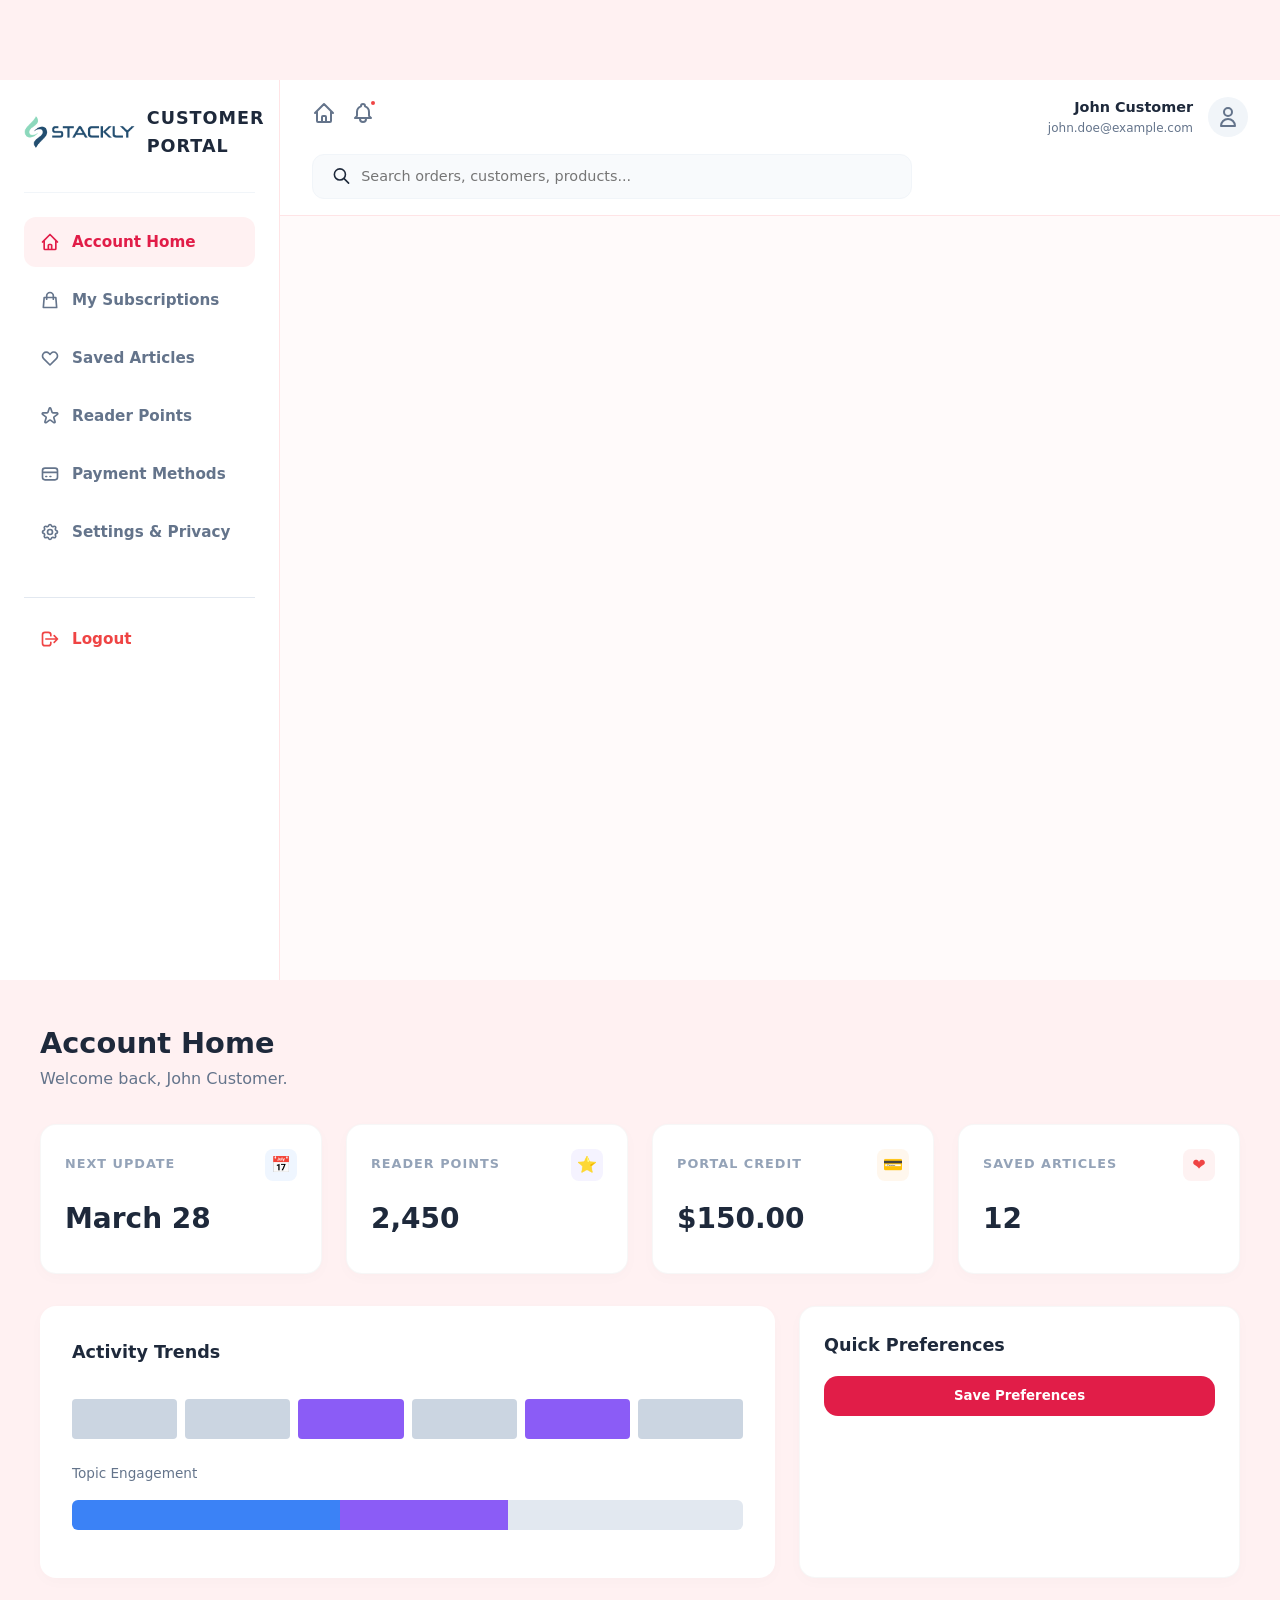
==== dashboard.html @ a7d3c1c9 "Add files via upload" ====
<!DOCTYPE html>
<html lang="en">

<head>
    <meta charset="UTF-8">
    <meta name="viewport" content="width=device-width, initial-scale=1.0">
    <title>User Dashboard | Stackly</title>
    <link rel="icon" type="image/x-icon" href="logo-stackly (1).png">
    <link rel="stylesheet" href="style.css">
</head>

<body onload="initDashboard()">

    <div class="dashboard-layout">
        <!-- Sidebar -->
        <aside class="sidebar">
            <div class="sidebar-logo">
                <img src="logo-stackly (1).png" alt="Stackly">
                <span class="brand-text" id="sidebarBrand">PORTAL</span>
            </div>

            <nav class="sidebar-nav">
                <ul id="sidebarMenu">
                    <!-- Dynamic Menu Items -->
                </ul>
            </nav>

            <!-- Dynamic Footer handled via common.js for role-based logic -->
        </aside>

        <!-- Main Content -->
        <main class="main-content">
            <header class="dashboard-header">
                <div class="header-top-row">
                    <div class="header-left">
                        <div class="mobile-menu-trigger" id="dashboard-mobile-toggle">
                            <svg width="24" height="24" fill="none" stroke="currentColor" viewBox="0 0 24 24">
                                <path stroke-linecap="round" stroke-linejoin="round" stroke-width="2"
                                    d="M4 6h16M4 12h16M4 18h16"></path>
                            </svg>
                        </div>
                        <div class="header-nav-icons">
                            <a href="index.html" class="nav-link-icon">
                                <svg width="24" height="24" fill="none" stroke="currentColor" viewBox="0 0 24 24">
                                    <path stroke-linecap="round" stroke-linejoin="round" stroke-width="2"
                                        d="M3 12l2-2m0 0l7-7 7 7M5 10v10a1 1 0 001 1h3m10-11l2 2m-2-2v10a1 1 0 01-1 1h-3m-6 0a1 1 0 001-1v-4a1 1 0 011-1h2a1 1 0 011 1v4a1 1 0 001 1m-6 0h6">
                                    </path>
                                </svg>
                            </a>
                            <div class="header-notification">
                                <svg width="24" height="24" fill="none" stroke="currentColor" viewBox="0 0 24 24">
                                    <path stroke-linecap="round" stroke-linejoin="round" stroke-width="2"
                                        d="M15 17h5l-1.405-1.405A2.032 2.032 0 0118 14.158V11a6.002 6.002 0 00-4-5.659V5a2 2 0 10-4 0v.341C7.67 6.165 6 8.388 6 11v3.159c0 .538-.214 1.055-.595 1.436L4 17h5m6 0v1a3 3 0 11-6 0v-1m6 0H9">
                                    </path>
                                </svg>
                                <span class="notification-dot"></span>
                            </div>
                        </div>
                    </div>

                    <div class="header-right">
                        <div class="user-meta">
                            <span class="user-name" id="userNameDisplay">Sarah Shop Admin</span>
                            <span class="user-email" id="userEmailDisplay">admin@stacklystore.com</span>
                        </div>
                        <div class="user-avatar-container">
                            <svg width="24" height="24" fill="none" stroke="currentColor" viewBox="0 0 24 24"
                                class="avatar-ph">
                                <path stroke-linecap="round" stroke-linejoin="round" stroke-width="2"
                                    d="M16 7a4 4 0 11-8 0 4 4 0 018 0zM12 14a7 7 0 00-7 7h14a7 7 0 00-7-7z"></path>
                            </svg>
                        </div>
                    </div>
                </div>

                <div class="header-bottom-row">
                    <div class="search-bar">
                        <svg width="20" height="20" fill="none" stroke="currentColor" viewBox="0 0 24 24">
                            <path stroke-linecap="round" stroke-linejoin="round" stroke-width="2"
                                d="M21 21l-6-6m2-5a7 7 0 11-14 0 7 7 0 0114 0z"></path>
                        </svg>
                        <input type="text" placeholder="Search orders, customers, products...">
                    </div>
                </div>
            </header>

            <!-- Admin Panel -->
            <div id="adminPanel" class="dashboard-body" style="display: none;">
                <!-- Main Display View -->
                <div id="view-main-display" class="view-content">
                    <div
                        style="margin-bottom: 2rem; display: flex; justify-content: space-between; align-items: flex-end;">
                        <div>
                            <h1 style="font-size: 1.8rem; font-weight: 800; color: #1e293b;">Main Display</h1>
                            <p style="color: #64748b;">Welcome back, <span id="adminName">Sarah Tech Admin</span>. Full
                                Portal performance overview.</p>
                        </div>
                        <div
                            style="background: #f0f9ff; border: 1px solid #bae6fd; padding: 10px 15px; border-radius: 8px; font-size: 0.85rem; color: #0369a1; font-weight: 700;">
                            Live Traffic: 1,428 Concurrent Readers
                        </div>
                    </div>

                    <div class="grid" style="grid-template-columns: repeat(4, 1fr); gap: 1.5rem;">
                        <div class="dash-card card-blue">
                            <div class="dash-card-header"><span class="dash-card-title">Total Readers</span></div>
                            <div class="dash-card-value">124,500</div>
                            <div class="dash-card-trend trend-up">↑ +12.5%</div>
                        </div>
                        <div class="dash-card card-purple">
                            <div class="dash-card-header"><span class="dash-card-title">Active Articles</span></div>
                            <div class="dash-card-value">842</div>
                            <div class="dash-card-trend trend-up">↑ +5%</div>
                        </div>
                        <div class="dash-card card-orange">
                            <div class="dash-card-header"><span class="dash-card-title">Subscribers</span></div>
                            <div class="dash-card-value">12.4K</div>
                            <div class="dash-card-trend">Steady Growth</div>
                        </div>
                        <div class="dash-card card-red">
                            <div class="dash-card-header"><span class="dash-card-title">Pending</span></div>
                            <div class="dash-card-value">14</div>
                            <div class="dash-card-trend trend-down">Urgent Review</div>
                        </div>
                    </div>

                    <div class="mid-grid" style="grid-template-columns: 2fr 1fr; margin-top: 2rem;">
                        <!-- Server Performance -->
                        <div class="dash-card">
                            <h3 style="font-size: 1.1rem; font-weight: 700; margin-bottom: 1.5rem;">Global Server
                                Performance</h3>
                            <div class="progress-item">
                                <div class="progress-label"><span>CPU Usage (Central Cluster)</span><span>12%</span>
                                </div>
                                <div class="progress-bar-container">
                                    <div class="progress-bar" style="width: 12%; background: #10b981;"></div>
                                </div>
                            </div>
                            <div class="progress-item" style="margin-top: 1rem;">
                                <div class="progress-label"><span>RAM Utilization (Salem Hub)</span><span>28%</span>
                                </div>
                                <div class="progress-bar-container">
                                    <div class="progress-bar" style="width: 28%; background: #3b82f6;"></div>
                                </div>
                            </div>
                        </div>

                        <!-- System Actions -->
                        <div class="dash-card" style="background: #fafafa;">
                            <h3 style="font-size: 1.1rem; font-weight: 700; margin-bottom: 1rem;">Quick Controls</h3>
                            <div style="display: flex; flex-direction: column; gap: 10px;">
                                <button class="btn btn-outline"
                                    style="width: 100%; font-size: 0.8rem; background: white;">Clear Portal
                                    Cache</button>
                                <button class="btn btn-outline"
                                    style="width: 100%; font-size: 0.8rem; background: white;">Global Flush CDN</button>
                                <button class="btn btn-primary"
                                    style="width: 100%; font-size: 0.8rem; background: #b91c1c;">🚨 Emergency
                                    Lockdown</button>
                            </div>
                        </div>
                    </div>
                </div>

                <!-- Editorial Management View -->
                <div id="view-editorial-management" class="view-content" style="display: none;">
                    <div
                        style="margin-bottom: 2rem; display: flex; justify-content: space-between; align-items: flex-end;">
                        <div>
                            <h1 style="font-size: 1.8rem; font-weight: 800; color: #1e293b;">Editorial Management</h1>
                            <p style="color: #64748b;">Review, edit, and approve pending tech journalism submissions.
                            </p>
                        </div>
                        <div style="display: flex; gap: 15px;">
                            <div style="text-align: center;">
                                <div style="font-size: 1.1rem; font-weight: 900; color: #ef4444;">14</div>
                                <div style="font-size: 0.7rem; color: #64748b;">PENDING</div>
                            </div>
                            <div style="text-align: center;">
                                <div style="font-size: 1.1rem; font-weight: 900; color: #10b981;">08</div>
                                <div style="font-size: 0.7rem; color: #64748b;">PUBLISHED TODAY</div>
                            </div>
                        </div>
                    </div>

                    <div class="dash-card">
                        <div style="margin-bottom: 1.5rem; display: flex; gap: 10px;">
                            <input type="text" placeholder="Search by author or title..."
                                style="flex: 1; padding: 10px 15px; border-radius: 8px; border: 1px solid #e2e8f0; font-size: 0.85rem;">
                            <select
                                style="padding: 10px 15px; border-radius: 8px; border: 1px solid #e2e8f0; font-size: 0.85rem;">
                                <option>Scientific Ethics</option>
                                <option>AI Ethics</option>
                            </select>
                        </div>

                        <table style="width: 100%; border-collapse: collapse; font-size: 0.85rem;">
                            <thead>
                                <tr style="text-align: left; border-bottom: 1px solid #e2e8f0; color: #64748b;">
                                    <th style="padding: 12px 0;">Author</th>
                                    <th style="padding: 12px 0;">Article Title</th>
                                    <th style="padding: 12px 0;">Genre</th>
                                    <th style="padding: 12px 0;">Words</th>
                                    <th style="padding: 12px 0;">Status</th>
                                    <th style="padding: 12px 0;">Action</th>
                                </tr>
                            </thead>
                            <tbody>
                                <tr style="border-bottom: 1px solid #f1f5f9;">
                                    <td style="padding: 15px 0; font-weight: 700; color: #1e293b;">Dr. Aris V.</td>
                                    <td style="padding: 15px 0;">Genomic Sequencing 2027: Precision Frontiers</td>
                                    <td style="padding: 15px 0;">Research</td>
                                    <td style="padding: 15px 0;">1,420</td>
                                    <td style="padding: 15px 0;"><span class="status-badge status-upcoming">Pending
                                            Review</span></td>
                                    <td style="padding: 15px 0; display: flex; gap: 8px;"><button
                                            class="btn btn-primary"
                                            style="font-size: 0.7rem; padding: 6px 12px;">Review</button><button
                                            class="btn btn-outline"
                                            style="font-size: 0.7rem; padding: 6px 12px;">Edit</button></td>
                                </tr>
                                <tr style="border-bottom: 1px solid #f1f5f9;">
                                    <td style="padding: 15px 0; font-weight: 700; color: #1e293b;">Elena Tech</td>
                                    <td style="padding: 15px 0;">Cyber-Athletics and the Neural Link Era</td>
                                    <td style="padding: 15px 0;">Trends</td>
                                    <td style="padding: 15px 0;">850</td>
                                    <td style="padding: 15px 0;"><span class="status-badge status-arriving"
                                            style="background: #fef3c7; color: #92400e;">In Revision</span></td>
                                    <td style="padding: 15px 0; display: flex; gap: 8px;"><button
                                            class="btn btn-primary"
                                            style="font-size: 0.7rem; padding: 6px 12px;">Review</button><button
                                            class="btn btn-outline"
                                            style="font-size: 0.7rem; padding: 6px 12px;">Edit</button></td>
                                </tr>
                            </tbody>
                        </table>
                    </div>

                    <!-- Editorial Tools -->
                    <div class="grid" style="grid-template-columns: repeat(3, 1fr); gap: 1rem; margin-top: 1.5rem;">
                        <button class="btn btn-outline"
                            style="background: white; font-size: 0.8rem; height: 100px; display: flex; flex-direction: column; align-items: center; justify-content: center; gap: 10px;">
                            <span style="font-size: 1.2rem;">🔍</span>
                            Check for AI Plagiarism
                        </button>
                        <button class="btn btn-outline"
                            style="background: white; font-size: 0.8rem; height: 100px; display: flex; flex-direction: column; align-items: center; justify-content: center; gap: 10px;">
                            <span style="font-size: 1.2rem;">📖</span>
                            Analyze Sentence Complexity
                        </button>
                        <button class="btn btn-primary"
                            style="font-size: 0.8rem; height: 100px; display: flex; flex-direction: column; align-items: center; justify-content: center; gap: 10px;">
                            <span style="font-size: 1.2rem;">✨</span>
                            Apply Smart Portal Formatting
                        </button>
                    </div>
                </div>

                <!-- Content & Media View -->
                <div id="view-content-&-media" class="view-content" style="display: none;">
                    <div
                        style="margin-bottom: 2rem; display: flex; justify-content: space-between; align-items: flex-end;">
                        <div>
                            <h1 style="font-size: 1.8rem; font-weight: 800; color: #1e293b;">Content & Media</h1>
                            <p style="color: #64748b;">Manage the portal's high-authority WebP assets and media library.
                            </p>
                        </div>
                        <div style="display: flex; gap: 15px;">
                            <div style="text-align: center;">
                                <div style="font-size: 1.1rem; font-weight: 900; color: #3b82f6;">1,240</div>
                                <div style="font-size: 0.7rem; color: #64748b;">TOTAL ASSETS</div>
                            </div>
                            <div style="text-align: center;">
                                <div style="font-size: 1.1rem; font-weight: 900; color: #10b981;">84%</div>
                                <div style="font-size: 0.7rem; color: #64748b;">STORAGE USED</div>
                            </div>
                        </div>
                    </div>

                    <div class="grid" style="grid-template-columns: 1fr; gap: 1.5rem;">
                        <div>
                            <div class="dash-card">
                                <div class="grid" style="grid-template-columns: repeat(3, 1fr); gap: 1.5rem;">
                                    <!-- Asset 1 -->
                                    <div
                                        style="background: #f8fafc; border: 1px solid #e2e8f0; border-radius: 12px; padding: 15px; text-align: center;">
                                        <div
                                            style="aspect-ratio: 16/9; background: #e2e8f0; border-radius: 8px; margin-bottom: 12px; display: flex; align-items: center; justify-content: center; font-size: 0.8rem; color: #64748b;">
                                            AI_Report_Banner.webp</div>
                                        <div style="font-size: 0.85rem; font-weight: 700;">AI_Report_Banner.webp</div>
                                        <div style="font-size: 0.75rem; color: #94a3b8;">142 KB • 1920x1080</div>
                                    </div>
                                    <!-- Asset 2 -->
                                    <div
                                        style="background: #f8fafc; border: 1px solid #e2e8f0; border-radius: 12px; padding: 15px; text-align: center;">
                                        <div
                                            style="aspect-ratio: 16/9; background: #e2e8f0; border-radius: 8px; margin-bottom: 12px; display: flex; align-items: center; justify-content: center; font-size: 0.8rem; color: #64748b;">
                                            Logo_Primary.webp</div>
                                        <div style="font-size: 0.85rem; font-weight: 700;">Logo_Primary.webp</div>
                                        <div style="font-size: 0.75rem; color: #94a3b8;">45 KB • 512x512</div>
                                    </div>
                                </div>
                            </div>
                        </div>
                    </div>
                </div>

                <!-- Analytics & Reports View -->
                <div id="view-analytics-&-reports" class="view-content" style="display: none;">
                    <div
                        style="margin-bottom: 2rem; display: flex; justify-content: space-between; align-items: flex-end;">
                        <div>
                            <h1 style="font-size: 1.8rem; font-weight: 800; color: #1e293b;">Analytics & Reports</h1>
                            <p style="color: #64748b;">Global portal performance insights and data-driven journalism
                                trends.</p>
                        </div>
                        <div style="display: flex; gap: 10px;">
                            <button class="btn btn-outline" style="font-size: 0.8rem; padding: 10px 20px;">Generate Q1
                                Audit</button>
                            <button class="btn btn-primary" style="font-size: 0.8rem; padding: 10px 20px;">Export Data
                                Suite</button>
                        </div>
                    </div>

                    <div class="grid" style="grid-template-columns: repeat(3, 1fr); gap: 1.5rem;">
                        <div class="dash-card card-blue">
                            <div class="dash-card-header"><span class="dash-card-title">Unique Visitors</span></div>
                            <div class="dash-card-value">1.22M</div>
                            <div class="dash-card-trend trend-up">↑ +18.4% MoM</div>
                        </div>
                        <div class="dash-card card-purple">
                            <div class="dash-card-header"><span class="dash-card-title">Avg. Engagement</span></div>
                            <div class="dash-card-value">4m 12s</div>
                            <div class="dash-card-trend trend-up">↑ +22s Avg</div>
                        </div>
                        <div class="dash-card card-orange">
                            <div class="dash-card-header"><span class="dash-card-title">Portal Loyalty Index</span>
                            </div>
                            <div class="dash-card-value">94.2</div>
                            <div class="dash-card-trend">Steady Performance</div>
                        </div>
                    </div>

                    <div class="grid" style="grid-template-columns: 2fr 1fr; gap: 1.5rem; margin-top: 2rem;">
                        <div>
                            <div class="dash-card">
                                <h3 style="font-size: 1.1rem; font-weight: 700; margin-bottom: 1.5rem;">Top Performing
                                    Content (24h)</h3>
                                <table style="width: 100%; border-collapse: collapse; font-size: 0.85rem;">
                                    <thead>
                                        <tr style="text-align: left; border-bottom: 1px solid #e2e8f0; color: #64748b;">
                                            <th style="padding: 10px 0;">Article</th>
                                            <th style="padding: 10px 0;">Performance</th>
                                            <th style="padding: 10px 0;">Traffic Score</th>
                                        </tr>
                                    </thead>
                                    <tbody>
                                        <tr style="border-bottom: 1px solid #f1f5f9;">
                                            <td style="padding: 12px 0; font-weight: 700;">NexGen AI Frontier</td>
                                            <td style="padding: 12px 0;">Excellent</td>
                                            <td style="padding: 12px 0; color: #10b981;">98/100</td>
                                        </tr>
                                        <tr style="border-bottom: 1px solid #f1f5f9;">
                                            <td style="padding: 12px 0; font-weight: 700;">Quantum Crypto 2026</td>
                                            <td style="padding: 12px 0;">Growth</td>
                                            <td style="padding: 12px 0; color: #3b82f6;">84/100</td>
                                        </tr>
                                    </tbody>
                                </table>
                            </div>
                        </div>

                        <div>
                            <div class="dash-card">
                                <h3 style="font-size: 1.1rem; font-weight: 700; margin-bottom: 1.5rem;">Regional
                                    Engagement Insights</h3>
                                <div style="display: flex; flex-direction: column; gap: 12px;">
                                    <div class="progress-item">
                                        <div class="progress-label"><span>USA (West Coast)</span><span>42%</span></div>
                                        <div class="progress-bar-container">
                                            <div class="progress-bar" style="width: 42%; background: #3b82f6;"></div>
                                        </div>
                                    </div>
                                    <div class="progress-item">
                                        <div class="progress-label"><span>India (Tier-1)</span><span>35%</span></div>
                                        <div class="progress-bar-container">
                                            <div class="progress-bar" style="width: 35%; background: #10b981;"></div>
                                        </div>
                                    </div>
                                    <div class="progress-item">
                                        <div class="progress-label"><span>EU Central Cluster</span><span>23%</span>
                                        </div>
                                        <div class="progress-bar-container">
                                            <div class="progress-bar" style="width: 23%; background: #8b5cf6;"></div>
                                        </div>
                                    </div>
                                </div>
                                <button class="btn btn-outline"
                                    style="width: 100%; margin-top: 1.5rem; background: #fafafa; font-weight: 700;">View
                                    Global Heatmap</button>
                            </div>
                        </div>
                    </div>
                </div>

                <div class="grid" style="grid-template-columns: repeat(3, 1fr); gap: 1.5rem; margin-top: 1.5rem;">
                    <!-- Predictive Trends -->
                    <div class="dash-card"
                        style="grid-column: span 2; background: linear-gradient(135deg, #f8fafc 0%, #fff 100%);">
                        <h3
                            style="font-size: 1.1rem; font-weight: 700; margin-bottom: 1.5rem; display: flex; align-items: center; gap: 10px;">
                            <span style="color: #8b5cf6;">🔮</span>
                            Predictive Trend Analysis (24h Forecast)
                        </h3>
                        <div
                            style="box-shadow: none; border-radius: 0; padding: 0; background: transparent; display: flex; gap: 20px; align-items: flex-end; height: 120px; padding-bottom: 20px; border-bottom: 1px solid #f1f5f9;">
                            <div style="flex: 1; display: flex; flex-direction: column; align-items: center; gap: 8px;">
                                <div
                                    style="width: 100%; height: 40px; background: #e2e8f0; border-radius: 4px; position: relative;">
                                    <div
                                        style="position: absolute; bottom: 0; width: 100%; height: 65%; background: #3b82f6; border-radius: 4px;">
                                    </div>
                                </div>
                                <span style="font-size: 0.65rem; color: #64748b;">Genomics</span>
                            </div>
                            <div style="flex: 1; display: flex; flex-direction: column; align-items: center; gap: 8px;">
                                <div
                                    style="width: 100%; height: 40px; background: #e2e8f0; border-radius: 4px; position: relative;">
                                    <div
                                        style="position: absolute; bottom: 0; width: 100%; height: 85%; background: var(--primary-color); border-radius: 4px;">
                                    </div>
                                </div>
                                <span style="font-size: 0.65rem; color: #64748b;">AI Ethics</span>
                            </div>
                            <div style="flex: 1; display: flex; flex-direction: column; align-items: center; gap: 8px;">
                                <div
                                    style="width: 100%; height: 40px; background: #e2e8f0; border-radius: 4px; position: relative;">
                                    <div
                                        style="position: absolute; bottom: 0; width: 100%; height: 35%; background: #8b5cf6; border-radius: 4px;">
                                    </div>
                                </div>
                                <span style="font-size: 0.65rem; color: #64748b;">Quantum</span>
                            </div>
                            <div style="flex: 1; display: flex; flex-direction: column; align-items: center; gap: 8px;">
                                <div
                                    style="width: 100%; height: 40px; background: #e2e8f0; border-radius: 4px; position: relative;">
                                    <div
                                        style="position: absolute; bottom: 0; width: 100%; height: 50%; background: #0ea5e9; border-radius: 4px;">
                                    </div>
                                </div>
                                <span style="font-size: 0.65rem; color: #64748b;">SpaceTech</span>
                            </div>
                        </div>
                        <p style="font-size: 0.75rem; color: #64748b; margin-top: 1rem;">* AI-driven projection based on
                            current global search volume and internal engagement velocity.</p>
                    </div>

                    <!-- Device Breakdown -->
                    <div class="dash-card">
                        <h3 style="font-size: 1.1rem; font-weight: 700; margin-bottom: 1.5rem;">Device Distribution</h3>
                        <div style="display: flex; flex-direction: column; gap: 15px;">
                            <div class="progress-item">
                                <div class="progress-label"><span>Mobile (Neural/Handheld)</span><span>68%</span></div>
                                <div class="progress-bar-container">
                                    <div class="progress-bar" style="width: 68%; background: var(--primary-color);">
                                    </div>
                                </div>
                            </div>
                            <div class="progress-item">
                                <div class="progress-label"><span>Desktop & Workstations</span><span>24%</span></div>
                                <div class="progress-bar-container">
                                    <div class="progress-bar" style="width: 24%; background: #3b82f6;"></div>
                                </div>
                            </div>
                            <div class="progress-item">
                                <div class="progress-label"><span>Smart Hubs / AR Glass</span><span>08%</span></div>
                                <div class="progress-bar-container">
                                    <div class="progress-bar" style="width: 8%; background: #8b5cf6;"></div>
                                </div>
                            </div>
                        </div>
                    </div>
                </div>
            </div>

            <!-- Invoices & Billing View -->
            <div id="view-invoices-&-billing" class="view-content" style="display: none;">
                <div style="margin-bottom: 2rem; display: flex; justify-content: space-between; align-items: flex-end;">
                    <div>
                        <h1 style="font-size: 1.8rem; font-weight: 800; color: #1e293b;">Invoices & Billing</h1>
                        <p style="color: #64748b;">Financial oversight, revenue tracking, and automated merchant
                            payouts.</p>
                    </div>
                    <div style="display: flex; gap: 10px;">
                        <button class="btn btn-outline" style="font-size: 0.8rem; padding: 10px 20px;">Monthly Tax
                            Audit</button>
                        <button class="btn btn-primary" style="font-size: 0.8rem; padding: 10px 20px;">Payout
                            Authors</button>
                    </div>
                </div>

                <div class="grid" style="grid-template-columns: repeat(3, 1fr); gap: 1.5rem;">
                    <div class="dash-card card-blue">
                        <div class="dash-card-header"><span class="dash-card-title">Monthly Revenue</span></div>
                        <div class="dash-card-value">$1.24M</div>
                        <div class="dash-card-trend trend-up">↑ +8.2% vs Feb</div>
                    </div>
                    <div class="dash-card card-purple">
                        <div class="dash-card-header"><span class="dash-card-title">Active Subscriptions</span></div>
                        <div class="dash-card-value">12,420</div>
                        <div class="dash-card-trend trend-up">↑ +1.2K New</div>
                    </div>
                    <div class="dash-card card-orange">
                        <div class="dash-card-header"><span class="dash-card-title">Churn Rate</span></div>
                        <div class="dash-card-value">0.42%</div>
                        <div class="dash-card-trend trend-down">↓ Improved 0.1%</div>
                    </div>
                </div>

                <div class="grid" style="grid-template-columns: 2fr 1.25fr; gap: 1.5rem; margin-top: 2rem;">
                    <div>
                        <div class="dash-card">
                            <h3 style="font-size: 1.1rem; font-weight: 700; margin-bottom: 1.5rem;">Recent Editorial
                                Payouts</h3>
                            <table style="width: 100%; border-collapse: collapse; font-size: 0.85rem;">
                                <thead>
                                    <tr style="text-align: left; border-bottom: 1px solid #e2e8f0; color: #64748b;">
                                        <th style="padding: 10px 0;">Recipient</th>
                                        <th style="padding: 10px 0;">Amount</th>
                                        <th style="padding: 10px 0;">Status</th>
                                        <th style="padding: 10px 0;">Date</th>
                                    </tr>
                                </thead>
                                <tbody>
                                    <tr style="border-bottom: 1px solid #f1f5f9;">
                                        <td style="padding: 12px 0; font-weight: 700;">Dr. Aris V.</td>
                                        <td style="padding: 12px 0;">₹42,500.00</td>
                                        <td style="padding: 12px 0;"><span
                                                class="status-badge status-delivered">Sent</span></td>
                                        <td style="padding: 12px 0;">Mar 22</td>
                                    </tr>
                                    <tr style="border-bottom: 1px solid #f1f5f9;">
                                        <td style="padding: 12px 0; font-weight: 700;">Elena Tech</td>
                                        <td style="padding: 12px 0;">₹24,200.00</td>
                                        <td style="padding: 12px 0;"><span
                                                class="status-badge status-upcoming">Pending</span></td>
                                        <td style="padding: 12px 0;">Mar 24</td>
                                    </tr>
                                </tbody>
                            </table>
                        </div>
                    </div>

                    <div>
                        <!-- Payment Systems -->
                        <div class="dash-card" style="background: #fafafa;">
                            <h3 style="font-size: 1.1rem; font-weight: 700; margin-bottom: 1.5rem;">Gateway Connectivity
                            </h3>
                            <div style="display: flex; flex-direction: column; gap: 12px;">
                                <div
                                    style="display: flex; justify-content: space-between; align-items: center; padding: 10px; background: white; border: 1px solid #e2e8f0; border-radius: 8px;">
                                    <div style="font-size: 0.85rem; font-weight: 700; color: #1e293b;">Stripe Gateway
                                    </div>
                                    <div style="color: #10b981; font-size: 0.75rem; font-weight: 800;">● ONLINE</div>
                                </div>
                                <div
                                    style="display: flex; justify-content: space-between; align-items: center; padding: 10px; background: white; border: 1px solid #e2e8f0; border-radius: 8px;">
                                    <div style="font-size: 0.85rem; font-weight: 700; color: #1e293b;">PayPal Commerce
                                    </div>
                                    <div style="color: #10b981; font-size: 0.75rem; font-weight: 800;">● ONLINE</div>
                                </div>
                                <div
                                    style="display: flex; justify-content: space-between; align-items: center; padding: 10px; background: white; border: 1px solid #e2e8f0; border-radius: 8px;">
                                    <div style="font-size: 0.85rem; font-weight: 700; color: #1e293b;">Author Payout API
                                    </div>
                                    <div style="color: #3b82f6; font-size: 0.75rem; font-weight: 800;">● SYNCING</div>
                                </div>
                            </div>
                        </div>
                    </div>
                </div>

                <div class="grid" style="grid-template-columns: 1.5fr 1fr; gap: 1.5rem; margin-top: 1.5rem;">
                    <!-- Merchant Ecosystem -->
                    <div class="dash-card">
                        <h3 style="font-size: 1.1rem; font-weight: 700; margin-bottom: 1.5rem;">Active Merchant
                            Ecosystem</h3>
                        <div style="display: grid; grid-template-columns: 1fr 1fr; gap: 1rem;">
                            <div
                                style="padding: 1rem; background: #f8fafc; border: 1px solid #e2e8f0; border-radius: 12px; display: flex; flex-direction: column; gap: 8px;">
                                <div style="display: flex; justify-content: space-between; align-items: center;">
                                    <span style="font-weight: 800; font-size: 0.85rem; color: #1e1b4b;">Stripe
                                        (Global)</span>
                                    <span style="color: #10b981; font-size: 0.65rem; font-weight: 900;">● ACTIVE</span>
                                </div>
                                <div style="font-size: 1rem; font-weight: 900; color: #1e293b;">$842.5K</div>
                                <div style="font-size: 0.7rem; color: #64748b;">Processed this segment</div>
                            </div>
                            <div
                                style="padding: 1rem; background: #f8fafc; border: 1px solid #e2e8f0; border-radius: 12px; display: flex; flex-direction: column; gap: 8px;">
                                <div style="display: flex; justify-content: space-between; align-items: center;">
                                    <span style="font-weight: 800; font-size: 0.85rem; color: #1e1b4b;">Razorpay
                                        Hub</span>
                                    <span style="color: #10b981; font-size: 0.65rem; font-weight: 900;">● ACTIVE</span>
                                </div>
                                <div style="font-size: 1rem; font-weight: 900; color: #1e293b;">₹2.4M</div>
                                <div style="font-size: 0.7rem; color: #64748b;">Processed this segment</div>
                            </div>
                        </div>
                    </div>

                    <!-- Compliance Payouts -->
                    <div class="dash-card" style="background: #fafafa;">
                        <h3 style="font-size: 1.1rem; font-weight: 700; margin-bottom: 1.5rem;">Payout Compliance</h3>
                        <div style="display: flex; flex-direction: column; gap: 10px;">
                            <div
                                style="padding: 12px; background: white; border: 1px solid #e2e8f0; border-radius: 10px; display: flex; justify-content: space-between; align-items: center;">
                                <span style="font-size: 0.8rem; font-weight: 700;">KYC Verifications</span>
                                <span class="status-badge"
                                    style="background: #fef3c7; color: #92400e; font-size: 0.65rem;">12 PENDING</span>
                            </div>
                            <div
                                style="padding: 12px; background: white; border: 1px solid #e2e8f0; border-radius: 10px; display: flex; justify-content: space-between; align-items: center;">
                                <span style="font-size: 0.8rem; font-weight: 700;">Tax Auth Sockets</span>
                                <span style="color: #10b981; font-size: 0.65rem; font-weight: 900;">● SYNCED</span>
                            </div>
                            <button class="btn btn-primary" style="width: 100%; font-size: 0.8rem; margin-top: 5px;">Run
                                Payout Audit</button>
                        </div>
                    </div>
                </div>
            </div>

            <!-- Portal Configuration View -->
            <div id="view-portal-configuration" class="view-content" style="display: none;">
                <div style="margin-bottom: 2rem; display: flex; justify-content: space-between; align-items: flex-end;">
                    <div>
                        <h1 style="font-size: 1.8rem; font-weight: 800; color: #1e293b;">Portal Configuration</h1>
                        <p style="color: #64748b;">Global system overrides, branding controls, and infrastructure
                            orchestration.</p>
                    </div>
                    <button class="btn btn-primary" style="font-size: 0.8rem; padding: 10px 20px;">Save Global
                        Changes</button>
                </div>

                <div class="grid" style="grid-template-columns: 1fr 1.5fr; gap: 1.5rem;">
                    <div>
                        <!-- Core Branding -->
                        <div class="dash-card" style="margin-bottom: 1.5rem;">
                            <h3 style="font-size: 1.1rem; font-weight: 700; margin-bottom: 1.5rem;">Stackly Branding
                            </h3>
                            <div style="display: flex; flex-direction: column; gap: 1rem;">
                                <div class="form-group"><label style="font-size: 0.75rem;">PORTAL NAME</label><input
                                        type="text" value="Stackly News 2026"
                                        style="padding: 10px; border-radius: 8px; border: 1px solid #e2e8f0; width: 100%;">
                                </div>
                                <div class="form-group"><label style="font-size: 0.75rem;">DESIGN TOKENS
                                        (PRIMARY)</label>
                                    <div style="display: flex; gap: 10px;">
                                        <div
                                            style="width: 30px; height: 30px; background: #3b82f6; border-radius: 6px;">
                                        </div><span style="font-size: 0.85rem; color: #64748b;">#3b82f6 (Rose-Tech
                                            Blue)</span>
                                    </div>
                                </div>
                            </div>
                        </div>

                        <!-- Security Toggles -->
                        <div class="dash-card">
                            <h3 style="font-size: 1.1rem; font-weight: 700; margin-bottom: 1.5rem;">System Overrides
                            </h3>
                            <div style="display: flex; flex-direction: column; gap: 15px;">
                                <div style="display: flex; justify-content: space-between; align-items: center;">
                                    <div style="font-size: 0.85rem; font-weight: 700;">Maintenance Mode</div>
                                    <div
                                        style="width: 40px; height: 22px; background: #cbd5e1; border-radius: 20px; position: relative;">
                                        <div
                                            style="position: absolute; left: 2px; top: 2px; width: 18px; height: 18px; background: white; border-radius: 50%;">
                                        </div>
                                    </div>
                                </div>
                                <div style="display: flex; justify-content: space-between; align-items: center;">
                                    <div style="font-size: 0.85rem; font-weight: 700;">New User Registration</div>
                                    <div
                                        style="width: 40px; height: 22px; background: #10b981; border-radius: 20px; position: relative;">
                                        <div
                                            style="position: absolute; right: 2px; top: 2px; width: 18px; height: 18px; background: white; border-radius: 50%;">
                                        </div>
                                    </div>
                                </div>
                            </div>
                        </div>
                    </div>

                    <div>
                        <!-- AI Engine Configuration -->
                        <div class="dash-card"
                            style="margin-bottom: 1.5rem; border: 1px solid #8b5cf6; background: #f5f3ff;">
                            <h3 style="font-size: 1.1rem; font-weight: 800; color: #5b21b6; margin-bottom: 1.5rem;">
                                Integrated AI Engine (v4.2)</h3>
                            <div class="form-group"><label style="font-size: 0.75rem; color: #5b21b6;">PERSONALIZATION
                                    DEPTH</label><input type="range" style="width: 100%;"></div>
                            <div
                                style="display: flex; justify-content: space-between; font-size: 0.75rem; font-weight: 700; color: #7c3aed; margin-top: 1.5rem;">
                                <span>AUTO-REPORTS</span>
                                <span>● ENABLED</span>
                            </div>
                        </div>

                        <!-- Infrastructure orchestration -->
                        <div class="dash-card" style="background: #fafafa;">
                            <h3 style="font-size: 1.1rem; font-weight: 700; margin-bottom: 1.5rem;">Infrastructure
                                Payout Orchestrator</h3>
                            <div style="display: grid; grid-template-columns: 1fr 1fr; gap: 10px;">
                                <button class="btn btn-outline"
                                    style="background: white; font-size: 0.8rem; padding: 12px;">Sync DB
                                    Sockets</button>
                                <button class="btn btn-outline"
                                    style="background: white; font-size: 0.8rem; padding: 12px;">Flush API Logs</button>
                                <button class="btn btn-outline"
                                    style="background: white; font-size: 0.8rem; padding: 12px; grid-column: span 2;">Restart
                                    Production API Service</button>
                            </div>
                        </div>
                    </div>
                </div>
            </div>

            <!-- Reports & Readers View -->
            <div id="view-reports-&-readers" class="view-content" style="display: none;">
                <div style="margin-bottom: 2rem; display: flex; justify-content: space-between; align-items: flex-end;">
                    <div>
                        <h1 style="font-size: 1.8rem; font-weight: 800; color: #1e293b;">Reports & Readers</h1>
                        <p style="color: #64748b;">Manage the global community, verify reader identities, and oversee
                            contributor metrics.</p>
                    </div>
                    <button class="btn btn-primary" style="font-size: 0.8rem; padding: 10px 20px;">Bulk Message All
                        Readers</button>
                </div>

                <div class="grid" style="grid-template-columns: repeat(3, 1fr); gap: 1.5rem;">
                    <div class="dash-card card-blue">
                        <div class="dash-card-header"><span class="dash-card-title">New Readers Today</span></div>
                        <div class="dash-card-value">+542</div>
                        <div class="dash-card-trend trend-up">↑ +15% vs Avg</div>
                    </div>
                    <div class="dash-card card-purple">
                        <div class="dash-card-header"><span class="dash-card-title">Identity Verified</span></div>
                        <div class="dash-card-value">12,420</div>
                        <div class="dash-card-trend trend-up">↑ +2.4K This Month</div>
                    </div>
                    <div class="dash-card card-orange">
                        <div class="dash-card-header"><span class="dash-card-title">Avg. Session Time</span></div>
                        <div class="dash-card-value">14m 22s</div>
                        <div class="dash-card-trend">High Interaction</div>
                    </div>
                </div>

                <div class="dash-card" style="margin-top: 2rem;">
                    <div style="margin-bottom: 1.5rem; display: flex; gap: 10px;">
                        <input type="text" placeholder="Search by name, email, or badge ID..."
                            style="flex: 1; padding: 10px 15px; border-radius: 8px; border: 1px solid #e2e8f0; font-size: 0.85rem;">
                        <select
                            style="padding: 10px 15px; border-radius: 8px; border: 1px solid #e2e8f0; font-size: 0.85rem;">
                            <option>All Roles</option>
                            <option>Premium Reader</option>
                            <option>Editorial Moderator</option>
                        </select>
                    </div>

                    <table style="width: 100%; border-collapse: collapse; font-size: 0.85rem;">
                        <thead>
                            <tr style="text-align: left; border-bottom: 1px solid #e2e8f0; color: #64748b;">
                                <th style="padding: 12px 0;">Reader Identity</th>
                                <th style="padding: 12px 0;">Primary Access</th>
                                <th style="padding: 12px 0;">Tier Status</th>
                                <th style="padding: 12px 0;">Engagement Score</th>
                                <th style="padding: 12px 0;">Action</th>
                            </tr>
                        </thead>
                        <tbody>
                            <tr style="border-bottom: 1px solid #f1f5f9;">
                                <td style="padding: 15px 0;">
                                    <div style="font-weight: 700; color: #1e293b;">John Customer</div>
                                    <div style="font-size: 0.75rem; color: #64748b;">john.doe@example.com</div>
                                </td>
                                <td style="padding: 15px 0;">Premium Web / Mobile</td>
                                <td style="padding: 15px 0;"><span class="status-badge status-arriving">VIP GOLD</span>
                                </td>
                                <td style="padding: 15px 0; color: #10b981; font-weight: 800;">92/100</td>
                                <td style="padding: 15px 0;"><button class="btn btn-outline"
                                        style="font-size: 0.7rem; padding: 6px 12px;">Manage Identity</button></td>
                            </tr>
                            <tr style="border-bottom: 1px solid #f1f5f9;">
                                <td style="padding: 15px 0;">
                                    <div style="font-weight: 700; color: #1e293b;">Sarah Tech (Admin)</div>
                                    <div style="font-size: 0.75rem; color: #64748b;">sarah.t@stackly.news</div>
                                </td>
                                <td style="padding: 15px 0;">Full Portal Root</td>
                                <td style="padding: 15px 0;"><span class="status-badge status-delivered"
                                        style="background: #e0f2fe; color: #0369a1;">ADMIN ROOT</span></td>
                                <td style="padding: 15px 0; color: #3b82f6; font-weight: 800;">100/100</td>
                                <td style="padding: 15px 0;"><button class="btn btn-outline"
                                        style="font-size: 0.7rem; padding: 6px 12px;">Manage Access</button></td>
                            </tr>
                        </tbody>
                    </table>
                </div>

                <div class="grid" style="grid-template-columns: 2fr 1.25fr; gap: 1.5rem; margin-top: 1.5rem;">
                    <!-- Reader Distribution -->
                    <div class="dash-card">
                        <h3 style="font-size: 1.1rem; font-weight: 700; margin-bottom: 1.5rem;">Reader Geographic
                            Insights</h3>
                        <div style="display: flex; flex-direction: column; gap: 15px;">
                            <div class="progress-item">
                                <div class="progress-label"><span>USA & North America</span><span>42% (52.2K
                                        Readers)</span></div>
                                <div class="progress-bar-container">
                                    <div class="progress-bar" style="width: 42%; background: #3b82f6;"></div>
                                </div>
                            </div>
                            <div class="progress-item">
                                <div class="progress-label"><span>EU Central (Research Hubs)</span><span>28% (34.8K
                                        Readers)</span></div>
                                <div class="progress-bar-container">
                                    <div class="progress-bar" style="width: 28%; background: #8b5cf6;"></div>
                                </div>
                            </div>
                            <div class="progress-item">
                                <div class="progress-label"><span>APAC Technology Cluster</span><span>22% (27.4K
                                        Readers)</span></div>
                                <div class="progress-bar-container">
                                    <div class="progress-bar" style="width: 22%; background: #10b981;"></div>
                                </div>
                            </div>
                        </div>
                    </div>

                    <!-- Distribution Tools -->
                    <div class="dash-card" style="background: #fafafa;">
                        <h3 style="font-size: 1.1rem; font-weight: 700; margin-bottom: 1.5rem;">Automated Distribution
                        </h3>
                        <div style="display: flex; flex-direction: column; gap: 10px;">
                            <button class="btn btn-outline"
                                style="width: 100%; text-align: left; font-size: 0.8rem; background: white; padding: 12px; border-radius: 10px; display: flex; align-items: center; gap: 10px;">
                                <span>📧</span>
                                Schedule AI Newsletter
                            </button>
                            <button class="btn btn-outline"
                                style="width: 100%; text-align: left; font-size: 0.8rem; background: white; padding: 12px; border-radius: 10px; display: flex; align-items: center; gap: 10px;">
                                <span>📱</span>
                                Push Alerts (Critical News)
                            </button>
                            <button class="btn btn-primary"
                                style="width: 100%; font-size: 0.8rem; padding: 12px; border-radius: 10px; background: #b91c1c;">
                                Portal-Wide Alert
                            </button>
                        </div>
                    </div>
                </div>

                <div class="grid" style="grid-template-columns: repeat(3, 1fr); gap: 1.5rem; margin-top: 1.5rem;">
                    <!-- Sentiment Analysis -->
                    <div class="dash-card" style="grid-column: span 2;">
                        <h3 style="font-size: 1.1rem; font-weight: 700; margin-bottom: 1.5rem;">Community Sentiment
                            Analysis</h3>
                        <div style="display: flex; gap: 2rem; align-items: center;">
                            <div style="flex: 1; display: flex; flex-direction: column; gap: 15px;">
                                <div class="progress-item">
                                    <div class="progress-label"><span>Positive Engagement</span><span>72%</span></div>
                                    <div class="progress-bar-container">
                                        <div class="progress-bar" style="width: 72%; background: #10b981;"></div>
                                    </div>
                                </div>
                                <div class="progress-item">
                                    <div class="progress-label"><span>Analytical / Skeptical</span><span>18%</span>
                                    </div>
                                    <div class="progress-bar-container">
                                        <div class="progress-bar" style="width: 18%; background: #3b82f6;"></div>
                                    </div>
                                </div>
                                <div class="progress-item">
                                    <div class="progress-label"><span>Critical / Disputing</span><span>10%</span></div>
                                    <div class="progress-bar-container">
                                        <div class="progress-bar" style="width: 10%; background: #f43f5e;"></div>
                                    </div>
                                </div>
                            </div>
                            <div
                                style="width: 150px; text-align: center; border-left: 1px solid #f1f5f9; padding-left: 2rem;">
                                <div style="font-size: 2.5rem;">✅</div>
                                <div style="font-size: 1.4rem; font-weight: 900; color: #1e293b; margin-top: 10px;">
                                    8.4/10</div>
                                <div style="font-size: 0.75rem; color: #64748b; font-weight: 700;">HAPPINESS INDEX</div>
                            </div>
                        </div>
                    </div>

                    <!-- Top Contributors -->
                    <div class="dash-card">
                        <h3 style="font-size: 1.1rem; font-weight: 700; margin-bottom: 1.5rem;">Verified Author Rank
                        </h3>
                        <div style="display: flex; flex-direction: column; gap: 12px;">
                            <div
                                style="display: flex; justify-content: space-between; align-items: center; padding-bottom: 10px; border-bottom: 1px solid #f1f5f9;">
                                <div style="display: flex; align-items: center; gap: 10px;">
                                    <div
                                        style="width: 32px; height: 32px; background: #e0f2fe; border-radius: 50%; display: flex; align-items: center; justify-content: center; font-weight: 900; color: #0369a1; font-size: 0.75rem;">
                                        AV</div>
                                    <span style="font-size: 0.85rem; font-weight: 700;">Dr. Aris V.</span>
                                </div>
                                <span style="font-weight: 800; color: #3b82f6; font-size: 0.8rem;">9.8k</span>
                            </div>
                            <div
                                style="display: flex; justify-content: space-between; align-items: center; padding-bottom: 10px; border-bottom: 1px solid #f1f5f9;">
                                <div style="display: flex; align-items: center; gap: 10px;">
                                    <div
                                        style="width: 32px; height: 32px; background: #fef3c7; border-radius: 50%; display: flex; align-items: center; justify-content: center; font-weight: 900; color: #92400e; font-size: 0.75rem;">
                                        ET</div>
                                    <span style="font-size: 0.85rem; font-weight: 700;">Elena Tech</span>
                                </div>
                                <span style="font-weight: 800; color: #3b82f6; font-size: 0.8rem;">8.2k</span>
                            </div>
                            <div style="display: flex; justify-content: space-between; align-items: center;">
                                <div style="display: flex; align-items: center; gap: 10px;">
                                    <div
                                        style="width: 32px; height: 32px; background: #f1f5f9; border-radius: 50%; display: flex; align-items: center; justify-content: center; font-weight: 900; color: #475569; font-size: 0.75rem;">
                                        SM</div>
                                    <span style="font-size: 0.85rem; font-weight: 700;">S. Morgan</span>
                                </div>
                                <span style="font-weight: 800; color: #3b82f6; font-size: 0.8rem;">7.4k</span>
                            </div>
                        </div>
                    </div>
                </div>
            </div>

            <!-- Generic Fallback for Admin Items -->
            <div id="view-admin-generic" class="view-content" style="display: none;">
                <div style="text-align: center; margin-top: 5rem;">
                    <h1 style="font-size: 2rem;">Admin Module in Dev</h1>
                    <p style="color: #64748b;">This management specialized interface is being prepared for the next
                        release.</p>
                    <button class="btn btn-primary" style="margin-top: 2rem;"
                        onclick="handleSidebarClick(document.querySelector('.sidebar-item'))">Return to
                        Overview</button>
                </div>
            </div>
    </div>

    <!-- Customer Panel -->
    <div id="customerPanel" class="dashboard-body" style="display: none;">
        <!-- Account Home View -->
        <div id="view-account-home" class="view-content">
            <div style="margin-bottom: 2rem;">
                <h1 style="font-size: 1.8rem; font-weight: 800; color: #1e293b;">Account Home</h1>
                <p style="color: #64748b;">Welcome back, <span id="customerName">John Customer</span>.</p>
            </div>

            <div class="grid" style="grid-template-columns: repeat(4, 1fr); gap: 1.5rem;">
                <div class="dash-card">
                    <div class="dash-card-header">
                        <span class="dash-card-title">Next Update</span>
                        <div class="dash-card-icon bg-blue-light">📅</div>
                    </div>
                    <div class="dash-card-value">March 28</div>
                </div>
                <div class="dash-card">
                    <div class="dash-card-header">
                        <span class="dash-card-title">Reader Points</span>
                        <div class="dash-card-icon bg-purple-light">⭐</div>
                    </div>
                    <div class="dash-card-value">2,450</div>
                </div>
                <div class="dash-card">
                    <div class="dash-card-header">
                        <span class="dash-card-title">Portal Credit</span>
                        <div class="dash-card-icon bg-orange-light">💳</div>
                    </div>
                    <div class="dash-card-value">$150.00</div>
                </div>
                <div class="dash-card">
                    <div class="dash-card-header">
                        <span class="dash-card-title">Saved Articles</span>
                        <div class="dash-card-icon bg-red-light">❤️</div>
                    </div>
                    <div class="dash-card-value">12</div>
                </div>
            </div>

            <div class="mid-grid">
                <div class="progress-section">
                    <h3 style="font-size: 1.1rem; font-weight: 700; margin-bottom: 2rem;">Activity Trends</h3>
                    <div class="activity-box">
                        <div class="activity-bar"></div>
                        <div class="activity-bar"></div>
                        <div class="activity-bar active"></div>
                        <div class="activity-bar"></div>
                        <div class="activity-bar active"></div>
                        <div class="activity-bar"></div>
                    </div>
                    <p style="font-size: 0.85rem; color: #64748b;">Topic Engagement</p>
                    <div class="engagement-box">
                        <div class="engagement-segment" style="width: 40%; background: #3b82f6;"></div>
                        <div class="engagement-segment" style="width: 25%; background: #8b5cf6;"></div>
                        <div class="engagement-segment" style="width: 35%; background: #e2e8f0;"></div>
                    </div>
                </div>
                <div class="dash-card">
                    <h3 style="font-size: 1.1rem; font-weight: 700; margin-bottom: 1rem;">Quick Preferences</h3>
                    <button class="btn btn-primary" style="width: 100%;">Save Preferences</button>
                </div>
            </div>
        </div>

        <!-- My Subscriptions View -->
        <div id="view-my-subscriptions" class="view-content" style="display: none;">
            <div style="margin-bottom: 2rem;">
                <h1 style="font-size: 1.8rem; font-weight: 800; color: #1e293b;">My Subscriptions</h1>
                <p style="color: #64748b;">Manage your portal access and exclusive tech reports.</p>
            </div>

            <div class="grid" style="grid-template-columns: 1.5fr 1fr; gap: 1.5rem;">
                <div>
                    <!-- Current Plan Details -->
                    <div class="dash-card" style="margin-bottom: 1.5rem;">
                        <h3 style="font-size: 1.1rem; font-weight: 700; margin-bottom: 1.5rem;">Active Subscription Plan
                        </h3>
                        <div
                            style="padding: 1.5rem; background: #f8fafc; border-radius: 12px; border: 1px solid #e2e8f0; display: flex; justify-content: space-between; align-items: center; margin-bottom: 1.5rem;">
                            <div>
                                <h4 style="font-size: 1.1rem; color: #1e293b; margin-bottom: 0.3rem;">Visionary Pro
                                    Annual</h4>
                                <p style="font-size: 0.85rem; color: #64748b;">Next billing: May 14, 2026</p>
                                <div style="margin-top: 1rem; display: flex; gap: 8px;">
                                    <span class="status-badge status-arriving">Active</span>
                                    <span
                                        style="font-size: 0.75rem; color: #64748b; background: #f1f5f9; padding: 4px 10px; border-radius: 20px;">Primary
                                        Access</span>
                                </div>
                            </div>
                            <div style="text-align: right;">
                                <div style="font-weight: 800; font-size: 1.4rem; color: #1e293b;">₹5,400 <span
                                        style="font-size: 0.85rem; font-weight: 400; color: #64748b;">/ yr</span></div>
                                <button class="btn btn-outline"
                                    style="margin-top: 1rem; font-size: 0.8rem; padding: 6px 12px; border: 1px solid #cbd5e1; border-radius: 6px;">Modify
                                    Plan</button>
                            </div>
                        </div>
                        <h4 style="font-size: 0.9rem; font-weight: 700; margin-bottom: 1rem; color: #64748b;">CURRENT
                            PLAN FEATURES</h4>
                        <ul
                            style="list-style: none; padding: 0; display: grid; grid-template-columns: 1fr 1fr; gap: 10px;">
                            <li
                                style="font-size: 0.85rem; color: #475569; display: flex; align-items: center; gap: 8px;">
                                <svg width="16" height="16" fill="none" stroke="currentColor" viewBox="0 0 24 24"
                                    style="color: #10b981;">
                                    <path stroke-linecap="round" stroke-linejoin="round" stroke-width="2"
                                        d="M5 13l4 4L19 7"></path>
                                </svg>Unlimited Archive Access
                            </li>
                            <li
                                style="font-size: 0.85rem; color: #475569; display: flex; align-items: center; gap: 8px;">
                                <svg width="16" height="16" fill="none" stroke="currentColor" viewBox="0 0 24 24"
                                    style="color: #10b981;">
                                    <path stroke-linecap="round" stroke-linejoin="round" stroke-width="2"
                                        d="M5 13l4 4L19 7"></path>
                                </svg>Daily AI Tech Briefs
                            </li>
                            <li
                                style="font-size: 0.85rem; color: #475569; display: flex; align-items: center; gap: 8px;">
                                <svg width="16" height="16" fill="none" stroke="currentColor" viewBox="0 0 24 24"
                                    style="color: #10b981;">
                                    <path stroke-linecap="round" stroke-linejoin="round" stroke-width="2"
                                        d="M5 13l4 4L19 7"></path>
                                </svg>Expert Research Access
                            </li>
                            <li
                                style="font-size: 0.85rem; color: #475569; display: flex; align-items: center; gap: 8px;">
                                <svg width="16" height="16" fill="none" stroke="currentColor" viewBox="0 0 24 24"
                                    style="color: #10b981;">
                                    <path stroke-linecap="round" stroke-linejoin="round" stroke-width="2"
                                        d="M5 13l4 4L19 7"></path>
                                </svg>Ad-Free Portal Exp.
                            </li>
                        </ul>
                    </div>

                    <!-- Billing History -->
                    <div class="dash-card">
                        <h3 style="font-size: 1.1rem; font-weight: 700; margin-bottom: 1.5rem;">Billing History</h3>
                        <table style="width: 100%; border-collapse: collapse; font-size: 0.85rem;">
                            <thead>
                                <tr style="text-align: left; border-bottom: 1px solid #e2e8f0; color: #64748b;">
                                    <th style="padding: 10px 0;">Date</th>
                                    <th style="padding: 10px 0;">Amount</th>
                                    <th style="padding: 10px 0;">Plan</th>
                                    <th style="padding: 10px 0;">Receipt</th>
                                </tr>
                            </thead>
                            <tbody>
                                <tr style="border-bottom: 1px solid #f1f5f9;">
                                    <td style="padding: 12px 0; font-weight: 700;">May 14, 2025</td>
                                    <td style="padding: 12px 0;">₹5,400.00</td>
                                    <td style="padding: 12px 0;">Visionary Pro Annual</td>
                                    <td style="padding: 12px 0;"><a href="#" style="color: #3b82f6;">Download PDF</a>
                                    </td>
                                </tr>
                                <tr style="border-bottom: 1px solid #f1f5f9;">
                                    <td style="padding: 12px 0; font-weight: 700;">May 14, 2024</td>
                                    <td style="padding: 12px 0;">₹5,400.00</td>
                                    <td style="padding: 12px 0;">Visionary Pro Annual</td>
                                    <td style="padding: 12px 0;"><a href="#" style="color: #3b82f6;">Download PDF</a>
                                    </td>
                                </tr>
                            </tbody>
                        </table>
                    </div>
                </div>

                <div>
                    <!-- Payment Method -->
                    <div class="dash-card" style="margin-bottom: 1.5rem; background: #fafafa;">
                        <h3 style="font-size: 1rem; font-weight: 700; margin-bottom: 1.25rem;">Payment Method</h3>
                        <div
                            style="display: flex; align-items: center; gap: 12px; padding: 1rem; background: white; border: 1px solid #e2e8f0; border-radius: 10px; margin-bottom: 1rem;">
                            <div
                                style="background: #1e1b4b; color: white; padding: 4px 8px; border-radius: 4px; font-weight: 800; font-size: 0.7rem;">
                                VISA</div>
                            <div>
                                <div style="font-size: 0.85rem; font-weight: 700;">Visa ending in 4242</div>
                                <div style="font-size: 0.75rem; color: #64748b;">Expires 12 / 2028</div>
                            </div>
                        </div>
                        <button class="btn btn-outline"
                            style="width: 100%; font-size: 0.8rem; background: white;">Update Payment Link</button>
                    </div>

                    <!-- Plan Upgrades -->
                    <div class="dash-card" style="border: 2px solid #8b5cf6; background: #f5f3ff;">
                        <h3 style="font-size: 1rem; font-weight: 800; color: #6d28d9; margin-bottom: 1rem;">🚀 Portal
                            Upgrade</h3>
                        <p style="font-size: 0.85rem; color: #5b21b6; margin-bottom: 1.5rem;">Get early access to
                            'Futurist Platinum' and exclusive weekly AI research data.</p>
                        <div style="font-weight: 800; font-size: 1.25rem; color: #6d28d9; margin-bottom: 1rem;">+ ₹1,100
                            <span style="font-size: 0.8rem; font-weight: 400;">/ mo</span>
                        </div>
                        <button class="btn btn-primary" style="width: 100%; background: #7c3aed;">Upgrade for Platinum
                            Access</button>
                    </div>
                </div>
            </div>
        </div>

        <!-- Saved Articles View -->
        <div id="view-saved-articles" class="view-content" style="display: none;">
            <div style="margin-bottom: 2rem; display: flex; justify-content: space-between; align-items: flex-end;">
                <div>
                    <h1 style="font-size: 1.8rem; font-weight: 800; color: #1e293b;">Saved Articles</h1>
                    <p style="color: #64748b;">Review and manage your curated selection of tech insights.</p>
                </div>
                <div style="display: flex; gap: 10px;">
                    <select
                        style="padding: 8px 12px; border-radius: 8px; border: 1px solid #e2e8f0; font-size: 0.85rem;">
                        <option>All Categories</option>
                        <option>AI & Robotics</option>
                        <option>Genomics</option>
                    </select>
                    <button class="btn btn-outline" style="font-size: 0.85rem; padding: 8px 16px;">Bulk Export</button>
                </div>
            </div>

            <div class="grid" style="grid-template-columns: repeat(3, 1fr); gap: 1.5rem;">
                <!-- Article 1 -->
                <div class="dash-card card-article" style="padding: 0; overflow: hidden; position: relative;">
                    <img src="https://images.unsplash.com/photo-1677442136019-21780ecad995?q=80&w=400&h=200&auto=format&fit=crop"
                        style="width: 100%; height: 160px; object-fit: crop;" alt="AI Tech">
                    <div style="padding: 1.25rem;">
                        <div
                            style="display: flex; justify-content: space-between; align-items: center; margin-bottom: 0.75rem;">
                            <span
                                style="background: #eff6ff; color: #3b82f6; font-size: 0.7rem; font-weight: 800; padding: 4px 8px; border-radius: 4px; text-transform: uppercase;">AI
                                & ROBOTICS</span>
                            <span style="font-size: 0.75rem; color: #94a3b8;">Saved 2d ago</span>
                        </div>
                        <h4 style="font-size: 1rem; color: #1e293b; margin-bottom: 0.5rem; line-height: 1.4;">NexGen AI:
                            The Autonomous Frontier in 2026</h4>
                        <div style="display: flex; gap: 8px; margin-top: 1.25rem;">
                            <button class="btn btn-primary" style="flex: 1; font-size: 0.8rem; padding: 8px;">Read
                                Now</button>
                            <button class="btn btn-outline"
                                style="padding: 8px; border-radius: 8px; border: 1px solid #e2e8f0;"><svg width="16"
                                    height="16" fill="red" viewBox="0 0 24 24">
                                    <path
                                        d="M4.318 6.318a4.5 4.5 0 000 6.364L12 20.364l7.682-7.682a4.5 4.5 0 00-6.364-6.364L12 7.636l-1.318-1.318a4.5 4.5 0 00-6.364 0z">
                                    </path>
                                </svg></button>
                        </div>
                    </div>
                </div>

                <!-- Article 3 -->
                <div class="dash-card card-article" style="padding: 0; overflow: hidden; position: relative;">
                    <img src="https://images.unsplash.com/photo-1639322537228-f710d846310a?q=80&w=400&h=200&auto=format&fit=crop"
                        style="width: 100%; height: 160px; object-fit: crop;" alt="Blockchain">
                    <div style="padding: 1.25rem;">
                        <div
                            style="display: flex; justify-content: space-between; align-items: center; margin-bottom: 0.75rem;">
                            <span
                                style="background: #fff7ed; color: #f59e0b; font-size: 0.7rem; font-weight: 800; padding: 4px 8px; border-radius: 4px; text-transform: uppercase;">WEB
                                4.0</span>
                            <span style="font-size: 0.75rem; color: #94a3b8;">Saved 1mo ago</span>
                        </div>
                        <h4 style="font-size: 1rem; color: #1e293b; margin-bottom: 0.5rem; line-height: 1.4;">Quantum
                            Ledger: Securing the New Data Era</h4>
                        <div style="display: flex; gap: 8px; margin-top: 1.25rem;">
                            <button class="btn btn-primary" style="flex: 1; font-size: 0.8rem; padding: 8px;">Read
                                Now</button>
                            <button class="btn btn-outline"
                                style="padding: 8px; border-radius: 8px; border: 1px solid #e2e8f0;"><svg width="16"
                                    height="16" fill="red" viewBox="0 0 24 24">
                                    <path
                                        d="M4.318 6.318a4.5 4.5 0 000 6.364L12 20.364l7.682-7.682a4.5 4.5 0 00-6.364-6.364L12 7.636l-1.318-1.318a4.5 4.5 0 00-6.364 0z">
                                    </path>
                                </svg></button>
                        </div>
                    </div>
                </div>
            </div>
        </div>

        <!-- Reader Points View -->
        <div id="view-reader-points" class="view-content" style="display: none;">
            <div style="margin-bottom: 2rem; display: flex; justify-content: space-between; align-items: center;">
                <div>
                    <h1 style="font-size: 1.8rem; font-weight: 800; color: #1e293b;">Reader Points</h1>
                    <p style="color: #64748b;">Earn points by reading, contributing, and engaging with Stackly News.</p>
                </div>
                <div style="text-align: right;">
                    <div style="font-size: 2.2rem; font-weight: 900; color: #7c3aed; line-height: 1;">2,450</div>
                    <div style="font-size: 0.85rem; font-weight: 700; color: #8b5cf6;">Available Pts</div>
                </div>
            </div>

            <div class="grid" style="grid-template-columns: 2fr 1.25fr; gap: 1.5rem;">
                <div>
                    <!-- Tier Progress -->
                    <div class="dash-card"
                        style="margin-bottom: 1.5rem; background: linear-gradient(135deg, #f5f3ff 0%, #fff 100%); border: 2px solid #ddd6fe;">
                        <div style="display: flex; justify-content: space-between; margin-bottom: 1rem;">
                            <h3 style="font-size: 1.1rem; font-weight: 800; color: #5b21b6;">⭐ VIP Gold Tier Status</h3>
                            <span style="font-size: 0.85rem; color: #7c3aed; font-weight: 700;">82% Towards
                                Diamond</span>
                        </div>
                        <div class="progress-bar-container" style="height: 12px; margin-bottom: 1rem;">
                            <div class="progress-bar" style="width: 82%; background: #7c3aed;"></div>
                        </div>
                        <div
                            style="display: flex; justify-content: space-between; font-size: 0.75rem; font-weight: 700; color: #64748b;">
                            <span>GOLD (2,000)</span>
                            <span>DIAMOND (3,000)</span>
                        </div>
                    </div>

                    <!-- Reward Bazaar -->
                    <h3 style="font-size: 1.1rem; font-weight: 700; margin-bottom: 1.5rem;">Rewards Bazaar</h3>
                    <div class="grid" style="grid-template-columns: 1fr 1fr; gap: 1rem;">
                        <div class="dash-card" style="text-align: center; padding: 1.5rem;">
                            <div style="font-size: 1.5rem; margin-bottom: 0.5rem;">🔬</div>
                            <h4 style="font-size: 0.9rem; margin-bottom: 0.5rem;">Expert AI Report</h4>
                            <div style="font-weight: 800; color: #7c3aed; font-size: 0.85rem; margin-bottom: 1rem;">
                                1,200 PTS</div>
                            <button class="btn btn-primary" style="width: 100%; font-size: 0.8rem; padding: 6px;">Redeem
                                Now</button>
                        </div>
                        <div class="dash-card" style="text-align: center; padding: 1.5rem;">
                            <div style="font-size: 1.5rem; margin-bottom: 0.5rem;">📁</div>
                            <h4 style="font-size: 0.9rem; margin-bottom: 0.5rem;">Archive Pass (24h)</h4>
                            <div style="font-weight: 800; color: #7c3aed; font-size: 0.85rem; margin-bottom: 1rem;">250
                                PTS</div>
                            <button class="btn btn-outline" style="width: 100%; font-size: 0.8rem; padding: 6px;">Redeem
                                Now</button>
                        </div>
                    </div>
                </div>

                <div>
                    <!-- Tier Benefits -->
                    <div class="dash-card">
                        <h3 style="font-size: 1.1rem; font-weight: 700; margin-bottom: 1.5rem;">VIP Gold Benefits</h3>
                        <ul style="list-style: none; padding: 0; display: flex; flex-direction: column; gap: 12px;">
                            <li
                                style="font-size: 0.85rem; color: #475569; display: flex; align-items: flex-start; gap: 10px;">
                                <div style="color: #7c3aed; font-weight: 900;">✔</div>
                                <div><strong>Priority Server Access:</strong> Get new tech reports 2h before public.
                                </div>
                            </li>
                            <li
                                style="font-size: 0.85rem; color: #475569; display: flex; align-items: flex-start; gap: 10px;">
                                <div style="color: #7c3aed; font-weight: 900;">✔</div>
                                <div><strong>Ad-Free Reading:</strong> No distractions on all devices.</div>
                            </li>
                            <li
                                style="font-size: 0.85rem; color: #475569; display: flex; align-items: flex-start; gap: 10px;">
                                <div style="color: #7c3aed; font-weight: 900;">✔</div>
                                <div><strong>Exclusive Webinars:</strong> Free entry to our monthly AI labs.</div>
                            </li>
                        </ul>
                    </div>

                    <!-- Points History Mini -->
                    <div class="dash-card" style="margin-top: 1.5rem;">
                        <h3 style="font-size: 1rem; font-weight: 700; margin-bottom: 1rem;">Recent Earnings</h3>
                        <div style="display: flex; flex-direction: column; gap: 8px;">
                            <div
                                style="display: flex; justify-content: space-between; font-size: 0.8rem; border-bottom: 1px solid #f1f5f9; padding-bottom: 4px;">
                                <span>Daily Login</span><span style="color: #10b981; font-weight: 700;">+5</span>
                            </div>
                            <div
                                style="display: flex; justify-content: space-between; font-size: 0.8rem; border-bottom: 1px solid #f1f5f9; padding-bottom: 4px;">
                                <span>Read AI Report</span><span style="color: #10b981; font-weight: 700;">+15</span>
                            </div>
                            <div
                                style="display: flex; justify-content: space-between; font-size: 0.8rem; border-bottom: 1px solid #f1f5f9; padding-bottom: 4px;">
                                <span>Comment Verified</span><span style="color: #10b981; font-weight: 700;">+10</span>
                            </div>
                        </div>
                    </div>
                </div>
            </div>
        </div>

        <!-- Payment Methods View -->
        <div id="view-payment-methods" class="view-content" style="display: none;">
            <div style="margin-bottom: 2rem; display: flex; justify-content: space-between; align-items: center;">
                <div>
                    <h1 style="font-size: 1.8rem; font-weight: 800; color: #1e293b;">Payment Methods</h1>
                    <p style="color: #64748b;">Manage your saved cards and secure billing preferences.</p>
                </div>
                <button class="btn btn-primary" style="font-size: 0.85rem; padding: 10px 20px;">+ Add New
                    Method</button>
            </div>

            <div class="grid" style="grid-template-columns: 1.5fr 1fr; gap: 1.5rem;">
                <div>
                    <h3 style="font-size: 1.1rem; font-weight: 700; margin-bottom: 1.5rem;">Saved Cards</h3>
                    <div style="display: flex; flex-direction: column; gap: 1rem;">
                        <!-- Primary Card -->
                        <div class="dash-card"
                            style="display: flex; justify-content: space-between; align-items: center; border: 2px solid #3b82f6; border-radius: 12px; background: white; padding: 1.5rem;">
                            <div style="display: flex; align-items: center; gap: 1.5rem;">
                                <div
                                    style="width: 60px; height: 38px; background: #1e1b4b; border-radius: 6px; display: flex; align-items: center; justify-content: center; color: white; font-weight: 900; font-size: 0.8rem; box-shadow: 0 4px 6px -1px rgba(0,0,0,0.1);">
                                    VISA</div>
                                <div>
                                    <div style="font-size: 1rem; font-weight: 800; color: #1e293b;">Visa ending in 4242
                                        <span class="status-badge status-arriving"
                                            style="font-size: 0.65rem; margin-left: 8px;">PRIMARY</span>
                                    </div>
                                    <p style="font-size: 0.85rem; color: #64748b; margin-top: 4px;">Expiry: 12 / 2028
                                    </p>
                                </div>
                            </div>
                            <div style="display: flex; gap: 10px;"><button class="btn btn-outline"
                                    style="font-size: 0.8rem; padding: 6px 12px;">Edit</button></div>
                        </div>

                        <!-- Backup Card -->
                        <div class="dash-card"
                            style="display: flex; justify-content: space-between; align-items: center; border: 1px solid #e2e8f0; border-radius: 12px; background: #fafafa; padding: 1.5rem;">
                            <div style="display: flex; align-items: center; gap: 1.5rem;">
                                <div
                                    style="width: 60px; height: 38px; background: #c2410c; border-radius: 6px; display: flex; align-items: center; justify-content: center; color: white; font-weight: 900; font-size: 0.8rem;">
                                    MC</div>
                                <div>
                                    <div style="font-size: 1rem; font-weight: 800; color: #1e293b; opacity: 0.8;">
                                        Mastercard ending in 8890</div>
                                    <p style="font-size: 0.85rem; color: #64748b; margin-top: 4px;">Expiry: 04 / 2027
                                    </p>
                                </div>
                            </div>
                            <div style="display: flex; gap: 10px;"><button class="btn btn-outline"
                                    style="font-size: 0.8rem; padding: 6px 12px;">Set Primary</button></div>
                        </div>
                    </div>
                </div>

                <div>
                    <!-- Billing Address -->
                    <div class="dash-card" style="background: #f8fafc; border: 1px solid #e2e8f0;">
                        <div style="display: flex; justify-content: space-between; margin-bottom: 1.25rem;">
                            <h3 style="font-size: 1rem; font-weight: 700; color: #1e293b;">Billing Information</h3>
                            <a href="#" style="font-size: 0.8rem; color: #3b82f6; font-weight: 700;">Change</a>
                        </div>
                        <div style="font-size: 0.85rem; color: #475569; line-height: 1.6;">
                            <p style="font-weight: 800; color: #1e293b; margin-bottom: 4px;">John Customer</p>
                            <p>123 Research Lane, Tech Valley</p>
                            <p>Salem, Tamil Nadu - 636001</p>
                            <p>India</p>
                        </div>
                    </div>

                    <!-- Payment Settings -->
                    <div class="dash-card" style="margin-top: 1.5rem;">
                        <h3 style="font-size: 1rem; font-weight: 700; margin-bottom: 1.25rem;">Payments Security</h3>
                        <div style="display: flex; flex-direction: column; gap: 1rem;">
                            <div style="display: flex; justify-content: space-between; align-items: center;">
                                <div style="font-size: 0.85rem; color: #1e293b; font-weight: 600;">Auto-Renewal Access
                                </div>
                                <div
                                    style="width: 40px; height: 22px; background: #10b981; border-radius: 20px; position: relative;">
                                    <div
                                        style="position: absolute; right: 2px; top: 2px; width: 18px; height: 18px; background: white; border-radius: 50%;">
                                    </div>
                                </div>
                            </div>
                            <div style="display: flex; justify-content: space-between; align-items: center;">
                                <div style="font-size: 0.85rem; color: #1e293b; font-weight: 600;">Require 2FA for
                                    Upgrades</div>
                                <div
                                    style="width: 40px; height: 22px; background: #cbd5e1; border-radius: 20px; position: relative;">
                                    <div
                                        style="position: absolute; left: 2px; top: 2px; width: 18px; height: 18px; background: white; border-radius: 50%;">
                                    </div>
                                </div>
                            </div>
                        </div>
                    </div>
                </div>
            </div>
        </div>

        <!-- Settings & Privacy View -->
        <div id="view-settings-&-privacy" class="view-content" style="display: none;">
            <div style="margin-bottom: 2rem;">
                <h1 style="font-size: 1.8rem; font-weight: 800; color: #1e293b;">Settings & Privacy</h1>
                <p style="color: #64748b;">Manage your identity, security, and data preferences on Stackly News.</p>
            </div>

            <div class="grid" style="grid-template-columns: 1.25fr 2fr; gap: 1.5rem;">
                <div>
                    <!-- Profile Basics -->
                    <div class="dash-card" style="text-align: center; padding: 2rem;">
                        <div style="position: relative; width: 100px; height: 100px; margin: 0 auto 1.5rem;">
                            <img src="https://images.unsplash.com/photo-1500648767791-00dcc994a43e?q=80&w=100&h=100&auto=format&fit=crop"
                                style="width: 100%; height: 100%; border-radius: 50%; object-fit: cover;"
                                alt="John Customer">
                            <button
                                style="position: absolute; bottom: 0; right: 0; background: #3b82f6; color: white; border: none; width: 30px; height: 30px; border-radius: 50%; cursor: pointer;">✎</button>
                        </div>
                        <h3 style="font-size: 1.1rem; font-weight: 800; color: #1e293b;">John Customer</h3>
                        <p style="font-size: 0.85rem; color: #64748b; margin-top: 4px;">john.doe@example.com</p>
                        <button class="btn btn-outline"
                            style="width: 100%; margin-top: 1.5rem; font-size: 0.8rem;">Change Email</button>
                    </div>

                    <!-- Sessions -->
                    <div class="dash-card" style="margin-top: 1.5rem;">
                        <h4 style="font-size: 0.9rem; font-weight: 800; color: #1e293b; margin-bottom: 1rem;">Active
                            Sessions</h4>
                        <div style="display: flex; flex-direction: column; gap: 10px;">
                            <div style="font-size: 0.8rem; border-bottom: 1px solid #f1f5f9; padding-bottom: 6px;">
                                <div style="font-weight: 700;">Salem, TN (Current)</div>
                                <div style="color: #64748b; font-size: 0.7rem;">Chrome on Windows</div>
                            </div>
                            <div style="font-size: 0.8rem;">
                                <div style="font-weight: 700;">Salem, TN</div>
                                <div style="color: #64748b; font-size: 0.7rem;">Mobile App (v2.4)</div>
                            </div>
                        </div>
                    </div>
                </div>

                <div>
                    <!-- Security Section -->
                    <div class="dash-card" style="margin-bottom: 1.5rem;">
                        <h3 style="font-size: 1rem; font-weight: 800; margin-bottom: 1.25rem;">Portal Security</h3>
                        <div style="display: flex; flex-direction: column; gap: 1.25rem;">
                            <div style="display: flex; justify-content: space-between; align-items: center;">
                                <div>
                                    <div style="font-size: 0.85rem; font-weight: 700;">Step 1: Password Management</div>
                                    <p style="font-size: 0.75rem; color: #64748b;">Last changed: 3 months ago</p>
                                </div>
                                <button class="btn btn-outline" style="font-size: 0.8rem;">Reset</button>
                            </div>
                            <div style="display: flex; justify-content: space-between; align-items: center;">
                                <div>
                                    <div style="font-size: 0.85rem; font-weight: 700;">Step 2: Two-Factor Auth</div>
                                    <p style="font-size: 0.75rem; color: #64748b;">Highly Recommended</p>
                                </div>
                                <div
                                    style="width: 40px; height: 22px; background: #cbd5e1; border-radius: 20px; position: relative;">
                                    <div
                                        style="position: absolute; left: 2px; top: 2px; width: 18px; height: 18px; background: white; border-radius: 50%;">
                                    </div>
                                </div>
                            </div>
                        </div>
                    </div>

                    <!-- Privacy Preferences -->
                    <div class="dash-card" style="margin-bottom: 1.5rem;">
                        <h3 style="font-size: 1rem; font-weight: 800; margin-bottom: 1.25rem;">Privacy & Transparency
                        </h3>
                        <div style="display: flex; flex-direction: column; gap: 1rem;">
                            <div style="display: flex; justify-content: space-between; align-items: flex-start;">
                                <div>
                                    <div style="font-size: 0.85rem; font-weight: 700;">AI Context Sharing</div>
                                    <p style="font-size: 0.75rem; color: #64748b;">Help us improve report
                                        personalization.</p>
                                </div>
                                <div
                                    style="width: 40px; height: 22px; background: #10b981; border-radius: 20px; position: relative;">
                                    <div
                                        style="position: absolute; right: 2px; top: 2px; width: 18px; height: 18px; background: white; border-radius: 50%;">
                                    </div>
                                </div>
                            </div>
                            <div style="display: flex; justify-content: space-between; align-items: flex-start;">
                                <div>
                                    <div style="font-size: 0.85rem; font-weight: 700;">Public Profile Access</div>
                                    <p style="font-size: 0.75rem; color: #64748b;">Allow other readers to see your top
                                        tech badges.</p>
                                </div>
                                <div
                                    style="width: 40px; height: 22px; background: #cbd5e1; border-radius: 20px; position: relative;">
                                    <div
                                        style="position: absolute; left: 2px; top: 2px; width: 18px; height: 18px; background: white; border-radius: 50%;">
                                    </div>
                                </div>
                            </div>
                        </div>
                    </div>

                    <!-- Data Controls -->
                    <div class="dash-card" style="border: 1px solid #fee2e2; background: #fffaf0;">
                        <h3 style="font-size: 1rem; font-weight: 800; color: #b91c1c; margin-bottom: 1rem;">Dangerous
                            Data Controls</h3>
                        <div style="display: flex; gap: 15px;">
                            <button class="btn btn-outline"
                                style="font-size: 0.8rem; border-color: #ef4444; color: #ef4444;">Download Data Access
                                Report</button>
                            <button class="btn btn-outline"
                                style="font-size: 0.8rem; border-color: #991b1b; color: #991b1b;">Delete Account
                                Forever</button>
                        </div>
                    </div>
                </div>
            </div>
        </div>

        <!-- Generic Fallback View -->
        <div id="view-generic" class="view-content" style="display: none;">
            <div style="text-align: center; margin-top: 5rem;">
                <h1 style="font-size: 2rem;">Feature in Development</h1>
                <p style="color: #64748b;">This module is being optimized for the next update.</p>
                <button class="btn btn-primary" style="margin-top: 2rem;"
                    onclick="handleSidebarClick(document.querySelector('.sidebar-item'))">Return to Home</button>
            </div>
        </div>
    </div>
    </main>
    </div>

    <script src="common.js"></script>
</body>

</html>
---- style.css ----
:root {
    --primary-color: #e11d48;
    /* High-Authority Rose */
    --secondary-color: #be123c;
    --accent-color: #f43f5e;
    --bg-color: #fff1f2;
    /* Soft Rose Background */
    --card-bg: #ffffff;
    --text-primary: #1e293b;
    --text-secondary: #475569;
    --nav-bg: #ffffff;
    --nav-border: #ffe4e6;
    --shadow: 0 4px 12px rgba(225, 29, 72, 0.05);
    --transition: all 0.3s cubic-bezier(0.4, 0, 0.2, 1);
}

* {
    margin: 0;
    padding: 0;
    box-sizing: border-box;
    font-family: 'Inter', system-ui, -apple-system, sans-serif;
}

html,
body {
    width: 100%;
    margin: 0;
    padding: 0;
    overflow-x: hidden;
    position: relative;
    box-sizing: border-box;
}

body {
    background-color: var(--bg-color);
    color: var(--text-primary);
    line-height: 1.6;
    padding-top: 80px;
    /* Navbar height buffer */
    -webkit-text-size-adjust: 100%;
}

/* Navbar */
.navbar {
    position: fixed;
    top: 0;
    left: 0;
    right: 0;
    z-index: 1000;
    padding: 0 5%;
    height: 80px;
    /* Precise height */
    background: var(--nav-bg);
    display: flex;
    justify-content: space-between;
    align-items: center;
    border-bottom: 1px solid var(--nav-border);
}

.logo-container {
    display: flex;
    align-items: center;
    gap: 10px;
}

.logo-container img {
    height: 36px;
    width: auto;
    filter: invert(18%) sepia(76%) saturate(6011%) hue-rotate(338deg) brightness(95%) contrast(93%);
    /* Rose Tint */
}

.nav-links {
    display: flex;
    gap: 1.8rem;
    list-style: none;
    margin: 0 auto;
    /* Centering primary navigation */
}

.nav-links li a {
    text-decoration: none;
    color: var(--text-secondary);
    font-weight: 600;
    font-size: 0.95rem;
    padding: 1rem 0;
    transition: var(--transition);
    position: relative;
}

.nav-links li a.active {
    color: var(--primary-color);
}

.nav-links li a.active::after {
    content: '';
    position: absolute;
    bottom: -10px;
    left: 0;
    width: 100%;
    height: 3px;
    background: var(--primary-color);
    border-radius: 5px;
}

.nav-links li a:hover:not(.active) {
    color: var(--primary-color);
}

.header-actions {
    display: flex;
    align-items: center;
    gap: 1.5rem;
}

.btn-signin-pill {
    background: var(--primary-color);
    color: white;
    text-decoration: none;
    font-weight: 800;
    font-size: 0.9rem;
    padding: 0.75rem 2rem;
    border-radius: 50px;
    box-shadow: 0 4px 15px rgba(59, 130, 246, 0.4);
    transition: var(--transition);
    display: inline-flex;
    align-items: center;
    justify-content: center;
    letter-spacing: 0.5px;
}

.btn-signin-pill:hover {
    background: var(--secondary-color);
    transform: scale(1.05);
}

.hero {
    width: 100%;
    padding: 180px 5% 120px;
    background: linear-gradient(135deg, rgba(255, 255, 255, 0.92) 0%, rgba(240, 244, 255, 0.85) 100%),
        url('https://picsum.photos/seed/techhero/1920/1080.webp');
    background-size: cover;
    background-position: center;
    text-align: center;
    position: relative;
    overflow: hidden;
    display: flex;
    flex-direction: column;
    align-items: center;
    justify-content: center;
}


.hero h1 {
    font-size: clamp(2.5rem, 6vw, 4.5rem);
    font-weight: 900;
    line-height: 1.1;
    margin-bottom: 1.5rem;
    color: #0b213b;
    position: relative;
    z-index: 1;
}

.hero p {
    font-size: 1.25rem;
    color: #4b5563;
    max-width: 800px;
    margin: 0 auto 2.5rem;
    font-weight: 500;
    position: relative;
    z-index: 1;
}

/* Content Grid */
.content-section {
    padding: 80px 5%;
}

.section-title {
    font-size: 2rem;
    font-weight: 800;
    margin-bottom: 3rem;
    text-align: center;
    display: flex;
    flex-direction: column;
    align-items: center;
    gap: 10px;
}

.section-title::after {
    content: '';
    width: 80px;
    height: 4px;
    background: var(--secondary-color);
    border-radius: 2px;
}

.grid {
    display: grid;
    grid-template-columns: repeat(auto-fit, minmax(320px, 1fr));
    gap: 2.5rem;
}

.card {
    background: var(--card-bg);
    border-radius: 24px;
    overflow: hidden;
    box-shadow: var(--shadow);
    transition: var(--transition);
    border: 1px solid rgba(0, 0, 0, 0.03);
}

.card:hover {
    transform: translateY(-8px);
    box-shadow: 0 20px 40px rgba(0, 0, 0, 0.08);
}

.card-img {
    width: 100%;
    height: 220px;
    object-fit: cover;
}

.card-body {
    padding: 1.5rem;
}

.card-tag {
    font-size: 0.75rem;
    font-weight: 800;
    color: var(--primary-color);
    text-transform: uppercase;
    letter-spacing: 1px;
    display: block;
    margin-bottom: 0.5rem;
}

.card-title {
    font-size: 1.25rem;
    font-weight: 700;
    margin-bottom: 1rem;
    color: var(--text-primary);
}

.btn {
    display: inline-block;
    padding: 0.8rem 1.8rem;
    border-radius: 14px;
    font-weight: 600;
    text-decoration: none;
    border: none;
    cursor: pointer;
    transition: var(--transition);
}

.btn-primary {
    background: var(--primary-color);
    color: white;
}

.btn-primary:hover {
    background: #0f172a;
    box-shadow: 0 4px 20px rgba(26, 42, 108, 0.3);
}

/* Updated Dark Footer Styles */
footer {
    background: #ffffff;
    /* Premium White */
    color: var(--text-primary);
    padding: 80px 5% 40px;
    border-top: 1px solid #ffe4e6;
    /* Rose-tinted top border */
}

.footer-top {
    display: grid;
    grid-template-columns: 1.5fr 1fr 1fr 1.5fr;
    gap: 4rem;
    margin-bottom: 60px;
}

.footer-brand h2 {
    color: var(--primary-color);
    font-size: 1.5rem;
    letter-spacing: 2px;
    margin-bottom: 1.5rem;
    display: flex;
    align-items: center;
    gap: 10px;
}

.footer-brand p {
    font-size: 0.9rem;
    opacity: 0.8;
    line-height: 1.8;
}

.footer-links h4 {
    color: var(--text-primary);
    margin-bottom: 2rem;
    font-size: 1rem;
    font-weight: 700;
}

.footer-links ul li {
    margin-bottom: 1rem;
}

.footer-links ul li a {
    color: var(--text-secondary);
    font-size: 0.9rem;
    transition: var(--transition);
}

.footer-links ul li a:hover {
    color: var(--primary-color);
    padding-left: 5px;
}

.map-card {
    background: #1e293b;
    padding: 10px;
    border-radius: 12px;
    overflow: hidden;
    height: 200px;
    box-shadow: 0 10px 30px rgba(0, 0, 0, 0.5);
}

.footer-bottom {
    text-align: center;
    color: var(--text-secondary);
    font-size: 0.8rem;
    padding-top: 40px;
    border-top: 1px solid #f1f5f9;
}

.social-icon {
    background: rgba(255, 255, 255, 0.05);
    border: 1px solid rgba(255, 255, 255, 0.1);
    color: #ffffff;
    width: 36px;
    height: 36px;
}

.social-icon:hover {
    background: var(--primary-color);
}

.social-icon {
    display: flex;
    align-items: center;
    justify-content: center;
    width: 40px;
    height: 40px;
    border-radius: 50%;
    background: #f8fafc;
    color: var(--text-secondary);
    transition: var(--transition);
    text-decoration: none;
    border: 1px solid #f1f5f9;
}

.social-icon:hover {
    background: var(--primary-color);
    color: white;
    transform: translateY(-3px);
}


/* Auth Pages */
.auth-container {
    min-height: 100vh;
    display: flex;
    align-items: center;
    justify-content: center;
    padding: 20px;
    background: linear-gradient(135deg, #f5f7fa 0%, #c3cfe2 100%);
}

.auth-card {
    position: relative;
    background: white;
    padding: 3rem;
    border-radius: 30px;
    width: 100%;
    max-width: 450px;
    box-shadow: 0 20px 60px rgba(0, 0, 0, 0.1);
}

.form-group {
    margin-bottom: 1.5rem;
}

.form-group label {
    display: block;
    margin-bottom: 0.5rem;
    font-weight: 600;
}

.form-group input,
.form-group select {
    width: 100%;
    padding: 1rem;
    border-radius: 12px;
    border: 2px solid #f1f5f9;
    outline: none;
    transition: var(--transition);
}

.form-group input:focus {
    border-color: var(--primary-color);
}

/* Auth Specifics */
.home-btn-pill {
    position: absolute;
    top: 25px;
    left: 25px;
    background: #f8fafc;
    color: #475569;
    text-decoration: none;
    font-weight: 700;
    font-size: 0.85rem;
    padding: 0.6rem 1.2rem;
    border-radius: 12px;
    display: flex;
    align-items: center;
    gap: 8px;
    box-shadow: 0 4px 10px rgba(0, 0, 0, 0.03);
    transition: var(--transition);
    border: 1px solid #f1f5f9;
    z-index: 10;
}

.home-btn-pill svg {
    color: #3b82f6;
    /* Blue icon as requested */
}

.home-btn-pill:hover {
    transform: translateY(-3px);
    box-shadow: 0 15px 30px rgba(0, 0, 0, 0.12);
}

.input-icon-wrapper {
    position: relative;
    width: 100%;
}

.input-icon {
    position: absolute;
    left: 1.2rem;
    top: 50%;
    transform: translateY(-50%);
    color: #64748b;
    pointer-events: none;
}

.input-icon-right {
    position: absolute;
    right: 1.2rem;
    top: 50%;
    transform: translateY(-50%);
    color: #64748b;
    cursor: pointer;
}

.auth-card .form-group input,
.auth-card .form-group select {
    padding-left: 3.2rem;
    background: #f8fafc;
    border: 2px solid #f1f5f9;
}

.btn-auth-gradient {
    width: 100%;
    padding: 1.2rem;
    border-radius: 16px;
    border: none;
    background: linear-gradient(135deg, #6366f1 0%, #a855f7 100%);
    color: white;
    font-weight: 800;
    font-size: 1.1rem;
    cursor: pointer;
    box-shadow: 0 10px 25px rgba(99, 102, 241, 0.4);
    transition: var(--transition);
    margin-top: 1rem;
}

.btn-auth-gradient:hover {
    transform: scale(1.02);
    box-shadow: 0 15px 35px rgba(99, 102, 241, 0.5);
}

/* Dashboard Layout & Sidebar */
.dashboard-layout {
    display: flex;
    min-height: 100vh;
    padding-top: 0;
    background: #fffafa;
    /* Soft Rose Background */
}

.sidebar {
    width: 280px;
    background: white;
    border-right: 1px solid #ffe4e6;
    padding: 1.5rem;
    display: flex;
    flex-direction: column;
    position: sticky;
    top: 0;
    height: 100vh;
    z-index: 1000;
}

.sidebar-logo {
    display: flex;
    align-items: center;
    gap: 12px;
    padding-bottom: 2rem;
    border-bottom: 1px solid #f1f5f9;
    margin-bottom: 1.5rem;
}

.sidebar-logo img {
    height: 32px;
}

.sidebar-logo .brand-text {
    font-weight: 800;
    color: #1e293b;
    font-size: 1.1rem;
    letter-spacing: 1px;
}

.sidebar-nav {
    flex: 1;
}

.sidebar-nav ul {
    list-style: none;
    display: flex;
    flex-direction: column;
    gap: 0.5rem;
}

.sidebar-item {
    display: flex;
    align-items: center;
    gap: 12px;
    padding: 0.8rem 1rem;
    border-radius: 12px;
    color: #64748b;
    text-decoration: none;
    font-weight: 600;
    font-size: 0.95rem;
    transition: var(--transition);
}

.sidebar-item:hover,
.sidebar-item.active {
    background: #fff1f2;
    color: var(--primary-color);
}

.sidebar-item svg {
    width: 20px;
    height: 20px;
}

.sidebar-footer {
    padding-top: 1rem;
    border-top: 1px solid #f1f5f9;
}

.logout-item {
    color: #ef4444;
}

/* Main Content Area */
.main-content {
    flex: 1;
    display: flex;
    flex-direction: column;
}

.dashboard-header {
    background: white;
    padding: 1rem 2rem;
    display: flex;
    flex-direction: column;
    gap: 1rem;
    border-bottom: 1px solid #ffe4e6;
    position: sticky;
    top: 0;
    z-index: 100;
}

.header-top-row {
    display: flex;
    justify-content: space-between;
    align-items: center;
}

.header-left {
    display: flex;
    align-items: center;
    gap: 20px;
}

.mobile-menu-trigger {
    display: none;
    cursor: pointer;
    color: var(--text-primary);
}

.header-nav-icons {
    display: flex;
    align-items: center;
    gap: 15px;
}

.nav-link-icon {
    color: #64748b;
    transition: var(--transition);
}

.nav-link-icon:hover {
    color: var(--primary-color);
}

.header-notification {
    position: relative;
    cursor: pointer;
    color: #64748b;
}

.notification-dot {
    position: absolute;
    top: -2px;
    right: -2px;
    width: 8px;
    height: 8px;
    background: #ef4444;
    border-radius: 50%;
    border: 2px solid white;
}

.header-right {
    display: flex;
    align-items: center;
    gap: 15px;
}

.user-meta {
    text-align: right;
}

.user-meta .user-name {
    display: block;
    font-weight: 700;
    font-size: 0.9rem;
    color: #1e293b;
}

.user-meta .user-email {
    display: block;
    font-size: 0.75rem;
    color: #64748b;
}

.user-avatar-container {
    width: 40px;
    height: 40px;
    border-radius: 50%;
    background: #f1f5f9;
    display: flex;
    align-items: center;
    justify-content: center;
    color: #64748b;
}

.header-bottom-row {
    width: 100%;
}

.dashboard-header .search-bar {
    display: flex;
    align-items: center;
    gap: 10px;
    background: #f8fafc;
    padding: 0.7rem 1.2rem;
    border-radius: 12px;
    width: 100%;
    max-width: 600px;
    border: 1px solid #f1f5f9;
}

.dashboard-header .search-bar input {
    background: transparent;
    border: none;
    outline: none;
    width: 100%;
    font-size: 0.9rem;
}

.dashboard-body {
    padding: 2.5rem;
}

/* Dashboard Cards (Premium Look) */
.dash-card {
    background: white;
    border-radius: 16px;
    padding: 1.5rem;
    box-shadow: 0 4px 15px rgba(0, 0, 0, 0.02);
    position: relative;
    border: 1px solid rgba(0, 0, 0, 0.03);
}

.dash-card::before {
    content: '';
    position: absolute;
    top: 0;
    left: 0;
    right: 0;
    height: 4px;
    border-radius: 16px 16px 0 0;
}

.card-blue::before {
    background: #3b82f6;
}

.card-purple::before {
    background: #8b5cf6;
}

.card-orange::before {
    background: #f59e0b;
}

.card-red::before {
    background: #ef4444;
}

.dash-card-header {
    display: flex;
    justify-content: space-between;
    align-items: center;
    margin-bottom: 1rem;
}

.dash-card-title {
    font-size: 0.8rem;
    text-transform: uppercase;
    font-weight: 700;
    letter-spacing: 1px;
    color: #94a3b8;
}

.dash-card-icon {
    width: 32px;
    height: 32px;
    border-radius: 8px;
    display: flex;
    align-items: center;
    justify-content: center;
}

.bg-blue-light {
    background: #eff6ff;
    color: #3b82f6;
}

.bg-purple-light {
    background: #f5f3ff;
    color: #8b5cf6;
}

.bg-orange-light {
    background: #fff7ed;
    color: #f59e0b;
}

.bg-red-light {
    background: #fef2f2;
    color: #ef4444;
}

.dash-card-value {
    font-size: 1.75rem;
    font-weight: 800;
    color: #1e293b;
    margin-bottom: 0.5rem;
}

.dash-card-trend {
    font-size: 0.85rem;
    font-weight: 600;
}

.trend-up {
    color: #10b981;
}

.trend-down {
    color: #ef4444;
}

/* Mid Section */
.mid-grid {
    display: grid;
    grid-template-columns: 2.5fr 1.5fr;
    gap: 1.5rem;
    margin: 2rem 0;
}

.progress-section {
    background: white;
    padding: 2rem;
    border-radius: 16px;
    box-shadow: 0 4px 15px rgba(0, 0, 0, 0.02);
}

.progress-item {
    margin-top: 1.5rem;
}

.progress-label {
    display: flex;
    justify-content: space-between;
    font-size: 0.9rem;
    font-weight: 600;
    margin-bottom: 0.8rem;
}

.progress-bar-container {
    height: 10px;
    background: #f1f5f9;
    border-radius: 10px;
    overflow: hidden;
}

.progress-bar {
    height: 100%;
    border-radius: 10px;
}

/* Quick Action Buttons */
.action-grid {
    display: grid;
    grid-template-columns: repeat(4, 1fr);
    gap: 1rem;
    margin-top: 2rem;
}

.action-card {
    background: white;
    padding: 1.5rem;
    border-radius: 16px;
    text-align: center;
    border: 1px solid #f1f5f9;
    transition: var(--transition);
    cursor: pointer;
    text-decoration: none;
    color: inherit;
}

.action-card:hover {
    transform: translateY(-5px);
    box-shadow: 0 10px 20px rgba(0, 0, 0, 0.05);
    border-color: #3b82f6;
}

.action-icon {
    width: 48px;
    height: 48px;
    border-radius: 12px;
    margin: 0 auto 1rem;
    display: flex;
    align-items: center;
    justify-content: center;
    font-size: 1.5rem;
}

.action-text {
    font-weight: 700;
    font-size: 0.9rem;
}

/* Alerts */
.alert-list {
    display: flex;
    flex-direction: column;
    gap: 1rem;
}

.alert-item {
    padding: 1.25rem;
    border-radius: 12px;
    display: flex;
    align-items: center;
    gap: 12px;
    border: 1px solid transparent;
}

.alert-dot {
    width: 10px;
    height: 10px;
    border-radius: 50%;
}

.alert-red {
    background: #fff1f2;
    border-color: #fecaca;
}

.alert-orange {
    background: #fffbeb;
    border-color: #fef3c7;
}

.alert-green {
    background: #f0fdf4;
    border-color: #bbf7d0;
}

.alert-content h5 {
    font-size: 0.9rem;
    font-weight: 700;
    margin-bottom: 2px;
}

.alert-content p {
    font-size: 0.75rem;
    color: #64748b;
}

/* Mobile Responsive System */
@media (max-width: 1024px) {
    .dashboard-layout {
        flex-direction: column;
    }

    .sidebar {
        position: fixed;
        left: -280px;
        top: 0;
        bottom: 0;
        transition: var(--transition);
        z-index: 1005;
        width: 280px;
    }

    .sidebar.active {
        left: 0;
        box-shadow: 10px 0 30px rgba(0, 0, 0, 0.1);
    }

    .main-content {
        margin-left: 0;
        width: 100%;
        padding: 0;
    }

    .dashboard-header {
        padding: 1rem;
    }

    .mobile-menu-trigger {
        display: block;
    }

    .user-meta {
        display: none;
        /* Hide text-meta on mobile to match screenshot model */
    }

    .dashboard-body {
        padding: 1.5rem;
    }

    .grid,
    .mid-grid,
    .action-grid {
        grid-template-columns: 1fr !important;
        gap: 1rem !important;
    }
}

@media (max-width: 768px) {
    body {
        overflow-x: hidden;
        padding-top: 70px;
        width: 100%;
        position: relative;
    }

    body.no-scroll {
        overflow: hidden;
        height: 100vh;
    }

    main {
        width: 100%;
        overflow-x: hidden;
    }

    section,
    .content-section {
        padding: 60px 20px !important;
        margin: 0 !important;
        border-radius: 0 !important;
        width: 100% !important;
        box-sizing: border-box !important;
    }

    .navbar {
        padding: 0 15px;
        height: 75px;
        background: white;
        border-bottom: 1px solid #f1f5f9;
        width: 100%;
        left: 0;
        right: 0;
    }

    .logo-container img {
        height: 32px;
    }

    .header-actions {
        display: flex !important;
        align-items: center;
        gap: 0.8rem;
        position: relative;
        z-index: 1002;
    }

    .header-actions .btn-signin-pill {
        display: inline-flex !important;
        padding: 0.6rem 1.2rem;
        font-size: 0.7rem;
        font-weight: 800;
        box-shadow: 0 4px 10px rgba(59, 130, 246, 0.3);
    }

    .mobile-menu {
        display: flex !important;
        flex-direction: column;
        gap: 5px;
        position: relative;
        z-index: 1001;
        margin-left: 0;
    }

    .nav-links {
        position: fixed;
        top: 75px;
        left: 0;
        right: 0;
        bottom: 0;
        background: rgba(255, 255, 255, 0.98);
        backdrop-filter: blur(10px);
        flex-direction: column;
        padding: 40px 0;
        gap: 0;
        transform: translateY(-100%);
        opacity: 0;
        visibility: hidden;
        pointer-events: none;
        transition: transform 0.4s cubic-bezier(0.4, 0, 0.2, 1), opacity 0.3s ease, visibility 0.4s;
        z-index: 1000;
        width: 100% !important;
        text-align: center;
        margin-left: 0 !important;
        height: calc(100vh - 75px);
        border: none;
    }

    .nav-links.nav-active {
        transform: translateY(0);
        opacity: 1;
        visibility: visible;
        pointer-events: auto;
    }

    .nav-links li {
        width: 100%;
        padding: 0 5%;
    }

    .nav-links li a {
        border-bottom: 1px solid #f1f5f9;
        width: 100%;
        display: block;
        padding: 1.5rem 0;
    }

    .hero {
        padding: 120px 20px 80px !important;
        width: 100% !important;
        min-height: auto !important;
    }

    .hero h1 {
        font-size: 2.5rem !important;
    }

    .hero p {
        font-size: 1.1rem !important;
    }

    .grid {
        grid-template-columns: 1fr !important;
        gap: 1.5rem !important;
        width: 100% !important;
    }

    /* Fixing specifically the blue section in screenshot */
    section[style*="background: #1a2a6c"],
    section[style*="background: linear-gradient"] {
        margin: 0 !important;
        border-radius: 0 !important;
        padding: 40px 20px !important;
    }
}

/* Activity Trends (Bar Chart lookalikes) */
.activity-box {
    display: flex;
    gap: 8px;
    height: 40px;
    margin: 1.5rem 0;
}

.activity-bar {
    flex: 1;
    border-radius: 4px;
    background: #cbd5e1;
    transition: var(--transition);
}

.activity-bar.active {
    background: #8b5cf6;
}

.engagement-box {
    display: flex;
    height: 30px;
    border-radius: 6px;
    overflow: hidden;
    margin: 1rem 0;
}

.engagement-segment {
    height: 100%;
}

/* Status Labels from image */
.status-badge {
    padding: 6px 12px;
    border-radius: 20px;
    font-size: 0.75rem;
    font-weight: 700;
    white-space: nowrap;
}

.status-arriving {
    background: #f0fdf4;
    color: #10b981;
}

.status-upcoming {
    background: #fffbeb;
    color: #f59e0b;
}

.status-delivered {
    background: #f1f5f9;
    color: #64748b;
}

.action-card:hover {
    transform: translateY(-5px);
    box-shadow: 0 10px 20px rgba(0, 0, 0, 0.05);
}
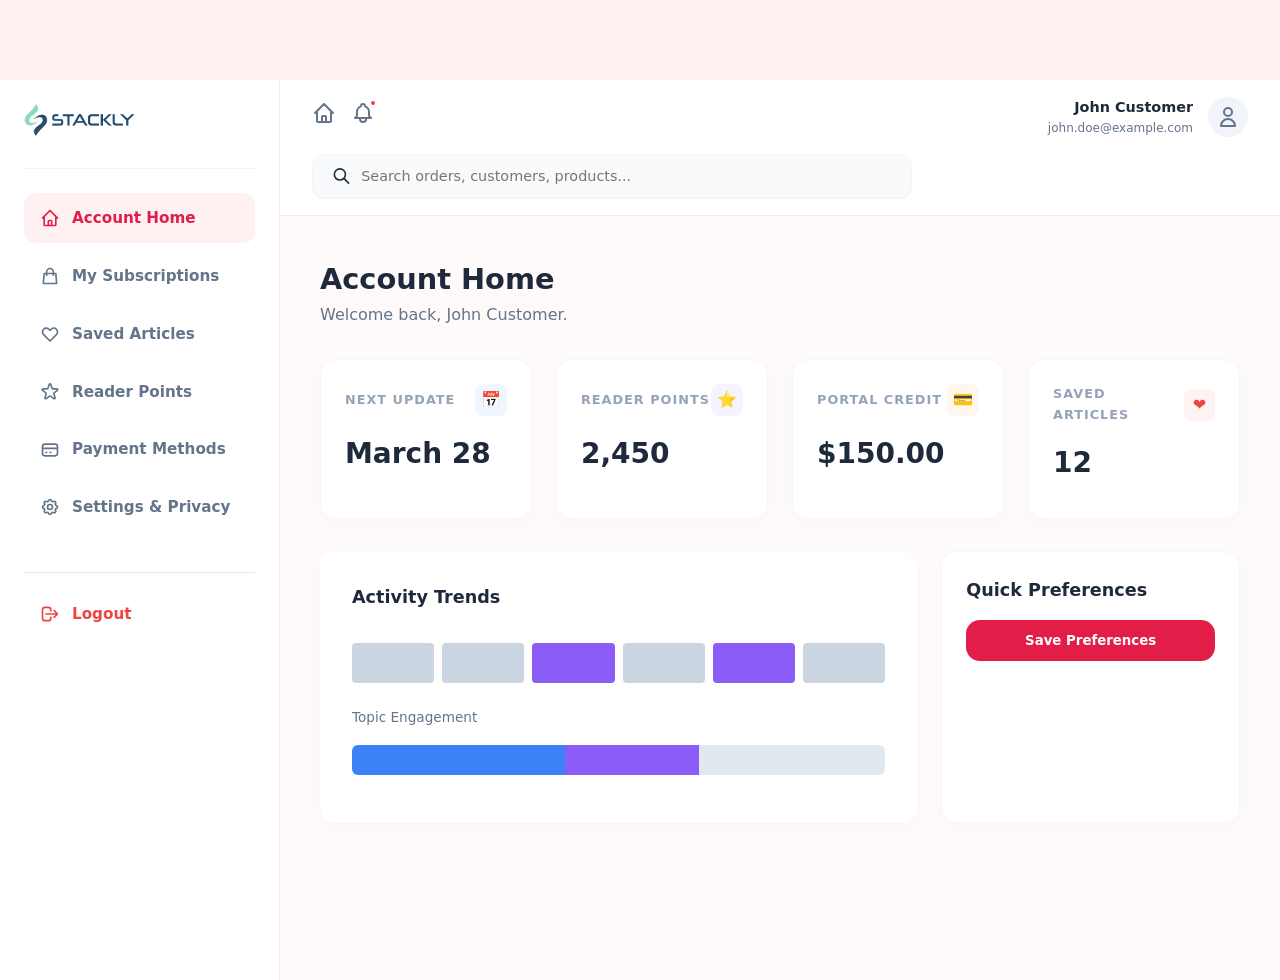
==== commit 5c90208c: "Add files via upload" ====
--- a/dashboard.html
+++ b/dashboard.html
@@ -16,7 +16,7 @@
         <aside class="sidebar">
             <div class="sidebar-logo">
                 <img src="logo-stackly (1).png" alt="Stackly">
-                <span class="brand-text" id="sidebarBrand">PORTAL</span>
+                <span class="brand-text" id="sidebarBrand"></span>
             </div>
 
             <nav class="sidebar-nav">
@@ -101,7 +101,8 @@
                         </div>
                     </div>
 
-                    <div class="grid" style="grid-template-columns: repeat(4, 1fr); gap: 1.5rem;">
+                    <div class="grid-4">
+
                         <div class="dash-card card-blue">
                             <div class="dash-card-header"><span class="dash-card-title">Total Readers</span></div>
                             <div class="dash-card-value">124,500</div>
@@ -194,7 +195,9 @@
                             </select>
                         </div>
 
+                        <div class="table-responsive">
                         <table style="width: 100%; border-collapse: collapse; font-size: 0.85rem;">
+
                             <thead>
                                 <tr style="text-align: left; border-bottom: 1px solid #e2e8f0; color: #64748b;">
                                     <th style="padding: 12px 0;">Author</th>
@@ -237,7 +240,8 @@
                     </div>
 
                     <!-- Editorial Tools -->
-                    <div class="grid" style="grid-template-columns: repeat(3, 1fr); gap: 1rem; margin-top: 1.5rem;">
+                    <div class="grid-3" style="margin-top: 1.5rem;">
+
                         <button class="btn btn-outline"
                             style="background: white; font-size: 0.8rem; height: 100px; display: flex; flex-direction: column; align-items: center; justify-content: center; gap: 10px;">
                             <span style="font-size: 1.2rem;">🔍</span>
@@ -256,152 +260,6 @@
                     </div>
                 </div>
 
-                <!-- Content & Media View -->
-                <div id="view-content-&-media" class="view-content" style="display: none;">
-                    <div
-                        style="margin-bottom: 2rem; display: flex; justify-content: space-between; align-items: flex-end;">
-                        <div>
-                            <h1 style="font-size: 1.8rem; font-weight: 800; color: #1e293b;">Content & Media</h1>
-                            <p style="color: #64748b;">Manage the portal's high-authority WebP assets and media library.
-                            </p>
-                        </div>
-                        <div style="display: flex; gap: 15px;">
-                            <div style="text-align: center;">
-                                <div style="font-size: 1.1rem; font-weight: 900; color: #3b82f6;">1,240</div>
-                                <div style="font-size: 0.7rem; color: #64748b;">TOTAL ASSETS</div>
-                            </div>
-                            <div style="text-align: center;">
-                                <div style="font-size: 1.1rem; font-weight: 900; color: #10b981;">84%</div>
-                                <div style="font-size: 0.7rem; color: #64748b;">STORAGE USED</div>
-                            </div>
-                        </div>
-                    </div>
-
-                    <div class="grid" style="grid-template-columns: 1fr; gap: 1.5rem;">
-                        <div>
-                            <div class="dash-card">
-                                <div class="grid" style="grid-template-columns: repeat(3, 1fr); gap: 1.5rem;">
-                                    <!-- Asset 1 -->
-                                    <div
-                                        style="background: #f8fafc; border: 1px solid #e2e8f0; border-radius: 12px; padding: 15px; text-align: center;">
-                                        <div
-                                            style="aspect-ratio: 16/9; background: #e2e8f0; border-radius: 8px; margin-bottom: 12px; display: flex; align-items: center; justify-content: center; font-size: 0.8rem; color: #64748b;">
-                                            AI_Report_Banner.webp</div>
-                                        <div style="font-size: 0.85rem; font-weight: 700;">AI_Report_Banner.webp</div>
-                                        <div style="font-size: 0.75rem; color: #94a3b8;">142 KB • 1920x1080</div>
-                                    </div>
-                                    <!-- Asset 2 -->
-                                    <div
-                                        style="background: #f8fafc; border: 1px solid #e2e8f0; border-radius: 12px; padding: 15px; text-align: center;">
-                                        <div
-                                            style="aspect-ratio: 16/9; background: #e2e8f0; border-radius: 8px; margin-bottom: 12px; display: flex; align-items: center; justify-content: center; font-size: 0.8rem; color: #64748b;">
-                                            Logo_Primary.webp</div>
-                                        <div style="font-size: 0.85rem; font-weight: 700;">Logo_Primary.webp</div>
-                                        <div style="font-size: 0.75rem; color: #94a3b8;">45 KB • 512x512</div>
-                                    </div>
-                                </div>
-                            </div>
-                        </div>
-                    </div>
-                </div>
-
-                <!-- Analytics & Reports View -->
-                <div id="view-analytics-&-reports" class="view-content" style="display: none;">
-                    <div
-                        style="margin-bottom: 2rem; display: flex; justify-content: space-between; align-items: flex-end;">
-                        <div>
-                            <h1 style="font-size: 1.8rem; font-weight: 800; color: #1e293b;">Analytics & Reports</h1>
-                            <p style="color: #64748b;">Global portal performance insights and data-driven journalism
-                                trends.</p>
-                        </div>
-                        <div style="display: flex; gap: 10px;">
-                            <button class="btn btn-outline" style="font-size: 0.8rem; padding: 10px 20px;">Generate Q1
-                                Audit</button>
-                            <button class="btn btn-primary" style="font-size: 0.8rem; padding: 10px 20px;">Export Data
-                                Suite</button>
-                        </div>
-                    </div>
-
-                    <div class="grid" style="grid-template-columns: repeat(3, 1fr); gap: 1.5rem;">
-                        <div class="dash-card card-blue">
-                            <div class="dash-card-header"><span class="dash-card-title">Unique Visitors</span></div>
-                            <div class="dash-card-value">1.22M</div>
-                            <div class="dash-card-trend trend-up">↑ +18.4% MoM</div>
-                        </div>
-                        <div class="dash-card card-purple">
-                            <div class="dash-card-header"><span class="dash-card-title">Avg. Engagement</span></div>
-                            <div class="dash-card-value">4m 12s</div>
-                            <div class="dash-card-trend trend-up">↑ +22s Avg</div>
-                        </div>
-                        <div class="dash-card card-orange">
-                            <div class="dash-card-header"><span class="dash-card-title">Portal Loyalty Index</span>
-                            </div>
-                            <div class="dash-card-value">94.2</div>
-                            <div class="dash-card-trend">Steady Performance</div>
-                        </div>
-                    </div>
-
-                    <div class="grid" style="grid-template-columns: 2fr 1fr; gap: 1.5rem; margin-top: 2rem;">
-                        <div>
-                            <div class="dash-card">
-                                <h3 style="font-size: 1.1rem; font-weight: 700; margin-bottom: 1.5rem;">Top Performing
-                                    Content (24h)</h3>
-                                <table style="width: 100%; border-collapse: collapse; font-size: 0.85rem;">
-                                    <thead>
-                                        <tr style="text-align: left; border-bottom: 1px solid #e2e8f0; color: #64748b;">
-                                            <th style="padding: 10px 0;">Article</th>
-                                            <th style="padding: 10px 0;">Performance</th>
-                                            <th style="padding: 10px 0;">Traffic Score</th>
-                                        </tr>
-                                    </thead>
-                                    <tbody>
-                                        <tr style="border-bottom: 1px solid #f1f5f9;">
-                                            <td style="padding: 12px 0; font-weight: 700;">NexGen AI Frontier</td>
-                                            <td style="padding: 12px 0;">Excellent</td>
-                                            <td style="padding: 12px 0; color: #10b981;">98/100</td>
-                                        </tr>
-                                        <tr style="border-bottom: 1px solid #f1f5f9;">
-                                            <td style="padding: 12px 0; font-weight: 700;">Quantum Crypto 2026</td>
-                                            <td style="padding: 12px 0;">Growth</td>
-                                            <td style="padding: 12px 0; color: #3b82f6;">84/100</td>
-                                        </tr>
-                                    </tbody>
-                                </table>
-                            </div>
-                        </div>
-
-                        <div>
-                            <div class="dash-card">
-                                <h3 style="font-size: 1.1rem; font-weight: 700; margin-bottom: 1.5rem;">Regional
-                                    Engagement Insights</h3>
-                                <div style="display: flex; flex-direction: column; gap: 12px;">
-                                    <div class="progress-item">
-                                        <div class="progress-label"><span>USA (West Coast)</span><span>42%</span></div>
-                                        <div class="progress-bar-container">
-                                            <div class="progress-bar" style="width: 42%; background: #3b82f6;"></div>
-                                        </div>
-                                    </div>
-                                    <div class="progress-item">
-                                        <div class="progress-label"><span>India (Tier-1)</span><span>35%</span></div>
-                                        <div class="progress-bar-container">
-                                            <div class="progress-bar" style="width: 35%; background: #10b981;"></div>
-                                        </div>
-                                    </div>
-                                    <div class="progress-item">
-                                        <div class="progress-label"><span>EU Central Cluster</span><span>23%</span>
-                                        </div>
-                                        <div class="progress-bar-container">
-                                            <div class="progress-bar" style="width: 23%; background: #8b5cf6;"></div>
-                                        </div>
-                                    </div>
-                                </div>
-                                <button class="btn btn-outline"
-                                    style="width: 100%; margin-top: 1.5rem; background: #fafafa; font-weight: 700;">View
-                                    Global Heatmap</button>
-                            </div>
-                        </div>
-                    </div>
-                </div>
 
                 <div class="grid" style="grid-template-columns: repeat(3, 1fr); gap: 1.5rem; margin-top: 1.5rem;">
                     <!-- Predictive Trends -->
@@ -959,7 +817,8 @@
                 <p style="color: #64748b;">Welcome back, <span id="customerName">John Customer</span>.</p>
             </div>
 
-            <div class="grid" style="grid-template-columns: repeat(4, 1fr); gap: 1.5rem;">
+            <div class="grid-4">
+
                 <div class="dash-card">
                     <div class="dash-card-header">
                         <span class="dash-card-title">Next Update</span>
@@ -1022,7 +881,8 @@
                 <p style="color: #64748b;">Manage your portal access and exclusive tech reports.</p>
             </div>
 
-            <div class="grid" style="grid-template-columns: 1.5fr 1fr; gap: 1.5rem;">
+            <div class="grid-2">
+
                 <div>
                     <!-- Current Plan Details -->
                     <div class="dash-card" style="margin-bottom: 1.5rem;">
@@ -1091,7 +951,9 @@
                     <!-- Billing History -->
                     <div class="dash-card">
                         <h3 style="font-size: 1.1rem; font-weight: 700; margin-bottom: 1.5rem;">Billing History</h3>
+                    <div class="table-responsive">
                         <table style="width: 100%; border-collapse: collapse; font-size: 0.85rem;">
+
                             <thead>
                                 <tr style="text-align: left; border-bottom: 1px solid #e2e8f0; color: #64748b;">
                                     <th style="padding: 10px 0;">Date</th>
@@ -1118,6 +980,8 @@
                             </tbody>
                         </table>
                     </div>
+
+                    </div>
                 </div>
 
                 <div>
@@ -1172,7 +1036,8 @@
                 </div>
             </div>
 
-            <div class="grid" style="grid-template-columns: repeat(3, 1fr); gap: 1.5rem;">
+            <div class="grid-3">
+
                 <!-- Article 1 -->
                 <div class="dash-card card-article" style="padding: 0; overflow: hidden; position: relative;">
                     <img src="https://images.unsplash.com/photo-1677442136019-21780ecad995?q=80&w=400&h=200&auto=format&fit=crop"
@@ -1229,6 +1094,7 @@
                     </div>
                 </div>
             </div>
+
         </div>
 
         <!-- Reader Points View -->
@@ -1266,7 +1132,8 @@
 
                     <!-- Reward Bazaar -->
                     <h3 style="font-size: 1.1rem; font-weight: 700; margin-bottom: 1.5rem;">Rewards Bazaar</h3>
-                    <div class="grid" style="grid-template-columns: 1fr 1fr; gap: 1rem;">
+                    <div class="grid-2">
+
                         <div class="dash-card" style="text-align: center; padding: 1.5rem;">
                             <div style="font-size: 1.5rem; margin-bottom: 0.5rem;">🔬</div>
                             <h4 style="font-size: 0.9rem; margin-bottom: 0.5rem;">Expert AI Report</h4>
@@ -1343,7 +1210,8 @@
                     Method</button>
             </div>
 
-            <div class="grid" style="grid-template-columns: 1.5fr 1fr; gap: 1.5rem;">
+            <div class="grid-2">
+
                 <div>
                     <h3 style="font-size: 1.1rem; font-weight: 700; margin-bottom: 1.5rem;">Saved Cards</h3>
                     <div style="display: flex; flex-direction: column; gap: 1rem;">
@@ -1439,12 +1307,13 @@
                 <p style="color: #64748b;">Manage your identity, security, and data preferences on Stackly News.</p>
             </div>
 
-            <div class="grid" style="grid-template-columns: 1.25fr 2fr; gap: 1.5rem;">
+            <div class="grid-2">
+
                 <div>
                     <!-- Profile Basics -->
                     <div class="dash-card" style="text-align: center; padding: 2rem;">
                         <div style="position: relative; width: 100px; height: 100px; margin: 0 auto 1.5rem;">
-                            <img src="https://images.unsplash.com/photo-1500648767791-00dcc994a43e?q=80&w=100&h=100&auto=format&fit=crop"
+                            <img src="customer-profile.webp"
                                 style="width: 100%; height: 100%; border-radius: 50%; object-fit: cover;"
                                 alt="John Customer">
                             <button
--- a/style.css
+++ b/style.css
@@ -197,9 +197,37 @@
 
 .grid {
     display: grid;
-    grid-template-columns: repeat(auto-fit, minmax(320px, 1fr));
+    grid-template-columns: repeat(auto-fit, minmax(280px, 1fr));
     gap: 2.5rem;
 }
+
+.grid-2 {
+    display: grid;
+    grid-template-columns: repeat(2, 1fr);
+    gap: 1.5rem;
+}
+
+.grid-3 {
+    display: grid;
+    grid-template-columns: repeat(3, 1fr);
+    gap: 1.5rem;
+}
+
+.grid-4 {
+    display: grid;
+    grid-template-columns: repeat(4, 1fr);
+    gap: 1.5rem;
+}
+
+@media (max-width: 1024px) {
+    .grid-4 { grid-template-columns: repeat(2, 1fr); }
+    .grid-3 { grid-template-columns: repeat(2, 1fr); }
+}
+
+@media (max-width: 768px) {
+    .grid-2, .grid-3, .grid-4 { grid-template-columns: 1fr !important; }
+}
+
 
 .card {
     background: var(--card-bg);
@@ -663,7 +691,12 @@
     font-weight: 700;
     font-size: 0.9rem;
     color: #1e293b;
-}
+    white-space: nowrap;
+    overflow: hidden;
+    text-overflow: ellipsis;
+    max-width: 150px;
+}
+
 
 .user-meta .user-email {
     display: block;
@@ -813,10 +846,17 @@
 /* Mid Section */
 .mid-grid {
     display: grid;
-    grid-template-columns: 2.5fr 1.5fr;
+    grid-template-columns: 2fr 1fr;
     gap: 1.5rem;
     margin: 2rem 0;
 }
+
+@media (max-width: 900px) {
+    .mid-grid {
+        grid-template-columns: 1fr;
+    }
+}
+
 
 .progress-section {
     background: white;
@@ -989,7 +1029,24 @@
         grid-template-columns: 1fr !important;
         gap: 1rem !important;
     }
-}
+
+    .view-content .grid {
+        grid-template-columns: 1fr !important;
+    }
+
+    /* Universal Responsive Table Wrapper */
+    .table-responsive {
+        width: 100%;
+        overflow-x: auto;
+        -webkit-overflow-scrolling: touch;
+        margin-bottom: 1rem;
+    }
+
+    .table-responsive table {
+        min-width: 600px;
+    }
+}
+
 
 @media (max-width: 768px) {
     body {
@@ -1127,6 +1184,40 @@
         border-radius: 0 !important;
         padding: 40px 20px !important;
     }
+
+    footer {
+        padding: 60px 20px 30px !important;
+    }
+
+    .footer-top {
+        grid-template-columns: 1fr !important;
+        gap: 2.5rem !important;
+        text-align: center;
+    }
+
+    .footer-brand, .footer-links {
+        display: flex;
+        flex-direction: column;
+        align-items: center;
+    }
+
+    .footer-brand div {
+        justify-content: center;
+    }
+
+    .footer-links h4 {
+        margin-bottom: 1.2rem;
+    }
+
+    .map-card {
+        width: 100%;
+        max-width: 400px;
+    }
+
+    .footer-bottom {
+        padding-top: 30px;
+        font-size: 0.7rem;
+    }
 }
 
 /* Activity Trends (Bar Chart lookalikes) */
@@ -1187,4 +1278,10 @@
 .action-card:hover {
     transform: translateY(-5px);
     box-shadow: 0 10px 20px rgba(0, 0, 0, 0.05);
-}+}
+/* Final Responsive Polish */
+@media (max-width: 768px) {
+    img { max-width: 100% !important; height: auto !important; }
+    form { flex-direction: column !important; }
+    form button { width: 100% !important; }
+}
